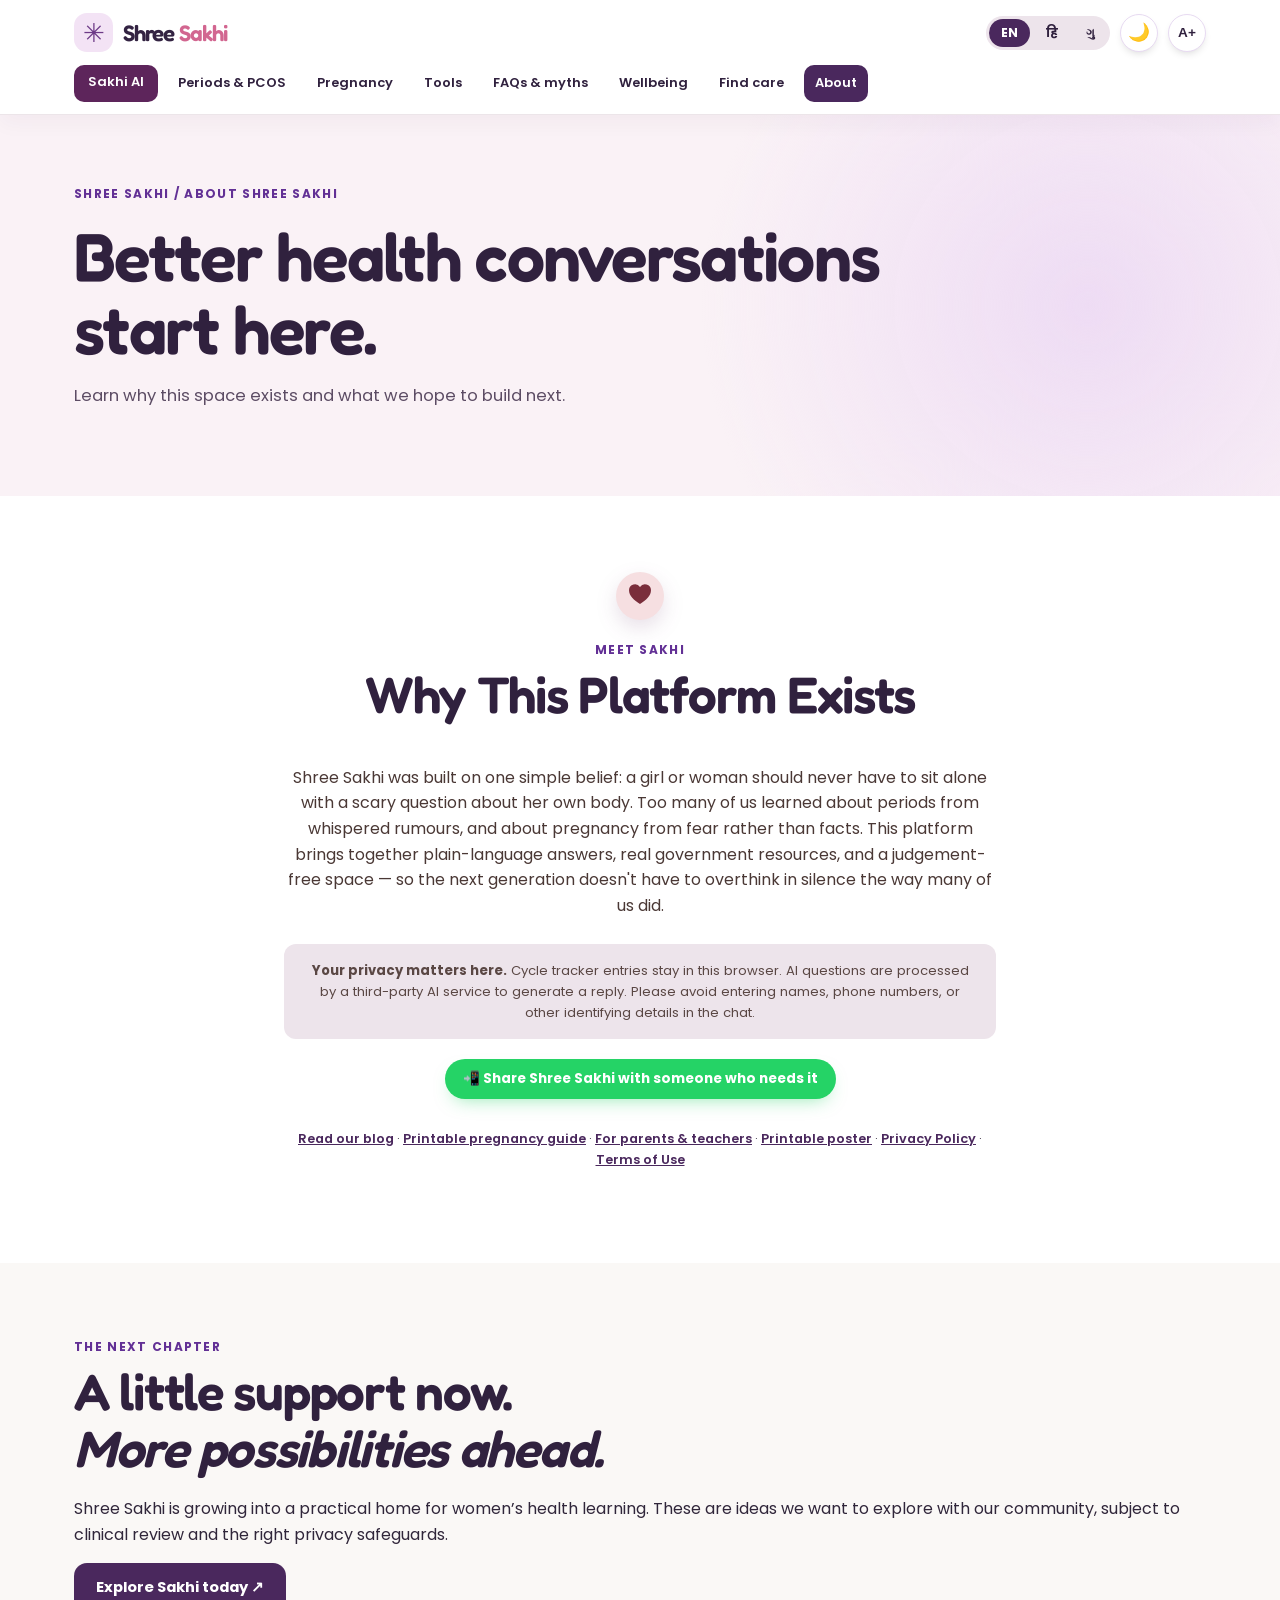
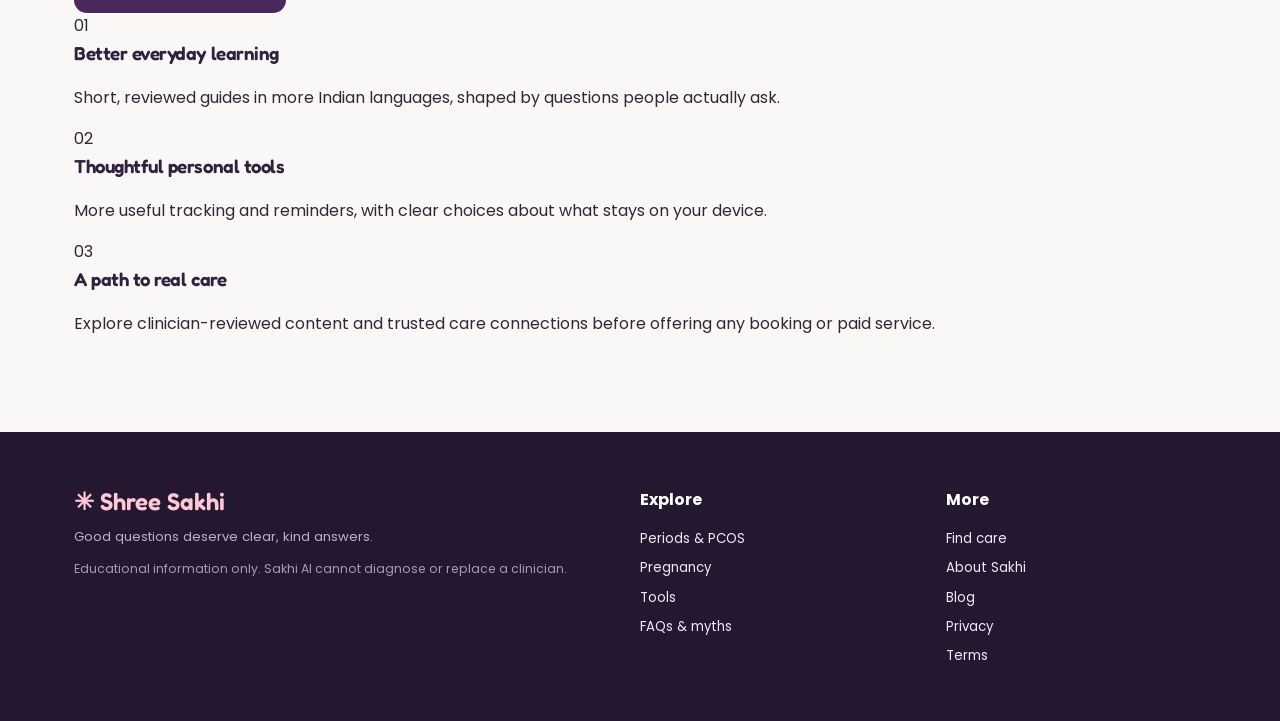
==== about.html @ 39084e93 "Make Sakhi AI homepage and split topics into pages" ====
<!DOCTYPE html>
<html lang="en">
<head>
<meta charset="UTF-8">
<meta name="viewport" content="width=device-width, initial-scale=1.0">
<title>About Shree Sakhi — Shree Sakhi</title>
<meta name="description" content="Learn why this space exists and what we hope to build next.">
<meta name="keywords" content="periods help India, PCOD symptoms, PCOS treatment, pregnancy care India, late period pregnancy, menstrual health, women health helpline India, period tracker, Shree Sakhi">
<meta name="author" content="Shree Sakhi">
<link rel="canonical" href="https://shreesakhiiiii.vercel.app/about.html">

<!-- Open Graph (Facebook, WhatsApp, Instagram link previews) -->
<meta property="og:type" content="website">
<meta property="og:title" content="About Shree Sakhi — Shree Sakhi">
<meta property="og:description" content="Judgement-free answers on periods, PCOD, and pregnancy for girls and women in India. FAQs, trackers, an AI voice assistant, and verified helplines.">
<meta property="og:url" content="https://shreesakhiiiii.vercel.app/about.html">
<meta property="og:site_name" content="Shree Sakhi">
<meta property="og:locale" content="en_IN">

<!-- Twitter Card -->
<meta name="twitter:card" content="summary">
<meta name="twitter:title" content="About Shree Sakhi — Shree Sakhi">
<meta name="twitter:description" content="Judgement-free answers on periods, PCOD, and pregnancy for girls and women in India.">

<link rel="icon" type="image/svg+xml" href="data:image/svg+xml,%3Csvg xmlns='http://www.w3.org/2000/svg' viewBox='0 0 40 40'%3E%3Ccircle cx='20' cy='20' r='19' fill='%23FBF2E7' stroke='%23C9973F' stroke-width='1.5'/%3E%3Cpath d='M20 8c3 5 8 7 8 12a8 8 0 1 1-16 0c0-5 5-7 8-12z' fill='%237A2E3B'/%3E%3Ccircle cx='20' cy='21' r='2.4' fill='%23F5E7C6'/%3E%3C/svg%3E">
<link rel="manifest" href="manifest.json">
<meta name="theme-color" content="#7A2E3B">
<meta name="apple-mobile-web-app-capable" content="yes">
<meta name="apple-mobile-web-app-status-bar-style" content="black-translucent">
<meta name="apple-mobile-web-app-title" content="Shree Sakhi">
<link rel="preconnect" href="https://fonts.googleapis.com">
<link href="https://fonts.googleapis.com/css2?family=Fraunces:ital,opsz,wght@0,9..144,400;0,9..144,600;1,9..144,500&family=Poppins:wght@300;400;500;600;700&family=Fredoka:wght@500;600;700&display=swap" rel="stylesheet">

<!--
  PRIVACY-FRIENDLY ANALYTICS (Plausible — no cookies, no personal data collected, GDPR-safe)
  1. Sign up free at https://plausible.io (or self-host — see plausible.io/docs/self-hosting)
  2. Add your real domain there
  3. Your domain (shreesakhiiiii.vercel.app) is already filled in below —
  4. Uncomment the script tag
  Until then, this stays commented out and collects nothing.
-->
<!-- <script defer data-domain="shreesakhiiiii.vercel.app" src="https://plausible.io/js/script.js"></script> -->

<style>
  :root{
    --maroon:#7A2E3B;
    --maroon-deep:#511D26;
    --gold:#C9973F;
    --gold-light:#E8C77E;
    --cream:#FBF2E7;
    --cream-deep:#F3E4D0;
    --sage:#6E8B5E;
    --sage-light:#DCE6D3;
    --rose:#D98B96;
    --rose-light:#F6DFE1;
    --ink:#2B1B1A;
    --paper:#FFFDF9;
    --on-dark-band:#FBF2E7; /* constant light text color for maroon/dark bands — never changes with theme */
  }
  *{box-sizing:border-box;}

  /* ---------- ACCESSIBILITY ---------- */
  a:focus-visible, button:focus-visible, input:focus-visible, select:focus-visible, textarea:focus-visible{
    outline:3px solid var(--gold) !important;
    outline-offset:2px;
  }
  [data-theme="dark"] a:focus-visible, [data-theme="dark"] button:focus-visible,
  [data-theme="dark"] input:focus-visible, [data-theme="dark"] select:focus-visible{
    outline-color:#F5D9A8 !important;
  }
  .sr-only{
    position:absolute;width:1px;height:1px;padding:0;margin:-1px;overflow:hidden;
    clip:rect(0,0,0,0);white-space:nowrap;border:0;
  }
  html.text-large{font-size:112.5%;} /* scales every rem-based size up ~12% site-wide */
  .a11y-toggle{
    width:38px;height:38px;border-radius:50%;border:1.5px solid var(--cream-deep);background:var(--paper);
    cursor:pointer;font-size:.85rem;font-weight:800;display:flex;align-items:center;justify-content:center;
    box-shadow:0 4px 10px -4px rgba(0,0,0,0.2);color:var(--maroon-deep);
  }
  [data-theme="dark"] .a11y-toggle{background:#241922;border-color:#3a2830;color:#EDE3DD;}
  .faq-listen-btn{
    display:inline-flex;align-items:center;gap:6px;margin-top:12px;background:var(--sage-light);
    color:#2f4023;border:none;padding:7px 14px;border-radius:18px;font-size:.78rem;font-weight:700;
    cursor:pointer;font-family:'Poppins',sans-serif;
  }
  .faq-listen-btn:hover{background:#c9dab8;}
  [data-theme="dark"] .faq-listen-btn{background:#20301f;color:#cfe8c9;}

  .tip-of-day-wrap{max-width:1080px;margin:0 auto;padding:0 24px 50px;position:relative;z-index:1;}
  .tip-of-day{
    max-width:640px;margin:0 auto;background:linear-gradient(135deg,var(--gz-sun),#f2a93b);
    border-radius:20px;padding:20px 26px;text-align:center;box-shadow:0 16px 32px -16px rgba(255,200,87,0.5);
  }
  .tip-badge{font-family:'Fredoka',sans-serif;font-weight:700;font-size:.78rem;color:#4a2f00;display:block;margin-bottom:6px;}
  .tip-of-day p{margin:0;color:#3d2600;font-weight:500;font-size:.95rem;}

  .faq-feedback{display:flex;align-items:center;gap:8px;margin-top:12px;flex-wrap:wrap;}
  .faq-feedback-label{font-size:.78rem;color:#7a6a67;}
  .faq-fb-btn{
    background:var(--cream-deep);border:none;border-radius:50%;width:32px;height:32px;
    cursor:pointer;font-size:.95rem;transition:transform .15s;
  }
  .faq-fb-btn:hover{transform:scale(1.15);}
  .faq-fb-btn:disabled{opacity:.4;cursor:default;transform:none;}
  .faq-fb-thanks{font-size:.78rem;color:#3d5230;font-weight:600;}
  [data-theme="dark"] .faq-fb-btn{background:#3a2830;}
  [data-theme="dark"] .faq-feedback-label{color:#a89a95;}
  html{scroll-behavior:smooth;}
  @media(max-width:768px){
    /* iOS Safari zooms the whole page in if a focused input's font is under 16px — this keeps every field at a safe size on phones/tablets without changing how they look on desktop */
    input, select, textarea{font-size:16px !important;}
  }
  body{
    margin:0;
    background:var(--cream);
    color:var(--ink);
    font-family:'Poppins',sans-serif;
    line-height:1.6;
  }
  h1,h2,h3,h4{
    font-family:'Fraunces',serif;
    margin:0 0 .4em 0;
    font-weight:600;
    color:var(--maroon-deep);
  }
  a{color:inherit;}
  .eyebrow{
    font-size:.72rem;
    letter-spacing:.16em;
    text-transform:uppercase;
    color:var(--maroon);
    font-weight:600;
    margin-bottom:.6em;
    display:inline-block;
  }
  .container{max-width:1080px;margin:0 auto;padding:0 24px;}
  /* ---------- NAV ---------- */
  nav{
    position:sticky;top:0;z-index:50;
    background:rgba(251,242,231,0.92);
    backdrop-filter:blur(8px);
    border-bottom:1px solid var(--cream-deep);
  }
  .navwrap{
    max-width:1080px;margin:0 auto;padding:14px 24px 10px;
    display:flex;align-items:center;justify-content:space-between;
    flex-wrap:wrap;gap:10px;
  }
  .nav-controls{display:flex;align-items:center;gap:10px;flex-shrink:0;}

  .hamburger{
    display:none;width:38px;height:38px;border-radius:10px;border:1.5px solid var(--cream-deep);
    background:var(--paper);cursor:pointer;flex-direction:column;align-items:center;justify-content:center;
    gap:4px;
  }
  .hamburger span{width:18px;height:2px;background:var(--maroon-deep);border-radius:2px;transition:transform .25s, opacity .25s;}
  .hamburger.open span:nth-child(1){transform:translateY(6px) rotate(45deg);}
  .hamburger.open span:nth-child(2){opacity:0;}
  .hamburger.open span:nth-child(3){transform:translateY(-6px) rotate(-45deg);}
  [data-theme="dark"] .hamburger{background:#241922;border-color:#3a2830;}
  [data-theme="dark"] .hamburger span{background:#F2E3D5;}

  @media(max-width:820px){
    .hamburger{display:flex;}
    .navlinks-row{
      max-height:0;overflow:hidden;padding:0 24px;transition:max-height .3s ease, padding .3s ease;
    }
    .navlinks-row.open{max-height:600px;padding:0 24px 16px;}
    .navlinks{flex-direction:column;align-items:center;gap:4px;width:100%;}
    .navlinks a{width:100%;text-align:center;padding:10px 0;border-bottom:1px solid var(--cream-deep);}
    .navlinks a:last-child{border-bottom:none;}
    [data-theme="dark"] .navlinks a{border-bottom-color:#3a2830;}
  }
  .navlinks-row{
    max-width:1080px;margin:0 auto;padding:0 24px 14px;
  }
  .navlinks{display:flex;gap:8px 20px;flex-wrap:wrap;justify-content:center;}
  .brand{display:flex;align-items:center;gap:10px;flex-shrink:0;}
  .brand .mark{width:34px;height:34px;flex-shrink:0;}
  .brand-text{font-family:'Fraunces',serif;font-weight:600;font-size:1.25rem;color:var(--maroon-deep);}
  .brand-text span{color:var(--gold);}
  .navlinks a{
    font-size:.85rem;font-weight:500;text-decoration:none;color:var(--maroon-deep);
    padding:6px 2px;border-bottom:2px solid transparent;transition:border-color .2s;
  }
  .navlinks a:hover{border-color:var(--gold);}
  /* ---------- HERO ---------- */
  .hero{
    position:relative;
    padding:78px 24px 60px;
    overflow:hidden;
    background:
      radial-gradient(circle at 88% 12%, var(--rose-light) 0%, transparent 42%),
      radial-gradient(circle at 8% 90%, var(--sage-light) 0%, transparent 40%);
  }
  .hero-inner{max-width:1080px;margin:0 auto;display:grid;grid-template-columns:1.15fr .85fr;gap:48px;align-items:center;}
  @media(max-width:820px){.hero-inner{grid-template-columns:1fr;}}
  .letter{
    background:var(--paper);
    border-radius:4px;
    padding:38px 40px;
    box-shadow:0 18px 40px -18px rgba(81,29,38,0.35);
    border-left:5px solid var(--gold);
  }
  .letter h1{font-size:2.35rem;line-height:1.18;}
  .letter p{font-size:1.02rem;color:#4a3835;}
  .letter .sign{
    margin-top:22px;font-family:'Fraunces',serif;font-style:italic;color:var(--maroon);font-size:1.05rem;
  }
  .heroart{display:flex;justify-content:center;}
  .cta-row{display:flex;gap:14px;margin-top:26px;flex-wrap:wrap;}
  .btn{
    display:inline-block;padding:13px 26px;border-radius:30px;font-weight:600;font-size:.92rem;
    text-decoration:none;cursor:pointer;border:none;transition:transform .15s, box-shadow .15s;
  }
  .btn-primary{background:var(--maroon);color:var(--on-dark-band);}
  .btn-primary:hover{transform:translateY(-2px);box-shadow:0 10px 20px -8px rgba(122,46,59,0.55);}
  .btn-ghost{background:transparent;border:1.5px solid var(--maroon);color:var(--maroon-deep);}
  .btn-ghost:hover{background:var(--maroon);color:var(--on-dark-band);}
  /* divider motif */
  .divider{display:flex;align-items:center;justify-content:center;gap:10px;margin:0 auto 10px;width:fit-content;}
  .divider svg{display:block;}
  /* ---------- SECTION shell ---------- */
  section{padding:70px 24px;}
  .section-head{text-align:center;max-width:640px;margin:0 auto 44px;}
  .section-head p{color:#5a4744;font-size:1rem;}
  .band-cream{background:var(--cream);}
  .band-paper{background:var(--paper);}
  .band-maroon{background:linear-gradient(180deg,var(--maroon-deep),var(--maroon));color:var(--on-dark-band);}
  .band-maroon h2, .band-maroon h3{color:var(--on-dark-band);}
  .band-sage{background:linear-gradient(180deg,#f6f8f2,var(--sage-light));}
  /* ---------- FAQ ---------- */
  .tabbar{display:flex;justify-content:center;gap:10px;margin-bottom:36px;flex-wrap:wrap;}
  .tabbtn{
    padding:10px 22px;border-radius:24px;border:1.5px solid var(--maroon);
    background:transparent;color:var(--maroon-deep);font-weight:600;font-size:.88rem;
    cursor:pointer;font-family:'Poppins',sans-serif;transition:all .2s;
  }
  .tabbtn.active{background:var(--maroon);color:var(--on-dark-band);}
  .faqgroup{display:none;max-width:780px;margin:0 auto;}
  .faqgroup.active{display:block;}
  .faq-cat{
    font-size:.78rem;letter-spacing:.1em;text-transform:uppercase;color:var(--gold);
    font-weight:700;margin:30px 0 12px;
  }
  .faq-cat:first-child{margin-top:0;}
  .accordion-item{
    background:var(--paper);border:1px solid var(--cream-deep);border-radius:12px;
    margin-bottom:10px;overflow:hidden;
  }
  .accordion-q{
    width:100%;text-align:left;background:none;border:none;padding:18px 22px;
    font-family:'Poppins',sans-serif;font-weight:600;font-size:.96rem;color:var(--ink);
    display:flex;justify-content:space-between;align-items:center;gap:14px;cursor:pointer;
  }
  .accordion-q .plus{font-size:1.3rem;color:var(--maroon);transition:transform .25s;flex-shrink:0;}
  .accordion-item.open .plus{transform:rotate(45deg);}
  .accordion-a{
    max-height:0;overflow:hidden;transition:max-height .3s ease;
    padding:0 22px;font-size:.93rem;color:#4a3835;
  }
  .accordion-item.open .accordion-a{max-height:600px;padding:0 22px 20px;}
  /* ---------- CARD GRID ---------- */
  .grid3{display:grid;grid-template-columns:repeat(3,1fr);gap:20px;}
  @media(max-width:1024px){.grid3{grid-template-columns:repeat(2,1fr);}}
  .grid2{display:grid;grid-template-columns:repeat(2,1fr);gap:20px;}
  @media(max-width:760px){.grid3{grid-template-columns:1fr;}.grid2{grid-template-columns:1fr;}}
  .card{
    background:var(--paper);border-radius:14px;padding:26px;border:1px solid var(--cream-deep);
  }
  .card h4{font-size:1.05rem;margin-bottom:.5em;}
  .card ul{margin:0;padding-left:1.1em;font-size:.92rem;color:#4a3835;}
  .card ul li{margin-bottom:6px;}
  .icon-badge{
    width:44px;height:44px;border-radius:50%;display:flex;align-items:center;justify-content:center;
    background:var(--rose-light);font-size:1.3rem;margin-bottom:14px;
  }
  .card.sage .icon-badge{background:var(--sage-light);}
  .card.gold .icon-badge{background:#F5E7C6;}
  /* two-column avoid/do lists */
  .dolist{border-left:4px solid var(--sage);}
  .avoidlist{border-left:4px solid var(--rose);}
  .tag{
    display:inline-block;background:var(--sage-light);color:#3d5230;font-size:.72rem;
    padding:3px 10px;border-radius:20px;font-weight:600;margin-bottom:10px;
  }
  .tag.avoid{background:var(--rose-light);color:#7a3038;}
  /* mood grid small cards */
  .moodcard{
    background:var(--paper);border-radius:14px;padding:20px;border:1px solid var(--cream-deep);
    text-align:center;
  }
  .moodcard .emoji{font-size:1.8rem;margin-bottom:8px;}
  .moodcard h4{font-size:.95rem;margin-bottom:6px;}
  .moodcard p{font-size:.82rem;color:#5a4744;margin:0;}
  /* find doctor */
  .finder-box{
    background:var(--paper);border-radius:18px;padding:34px;max-width:640px;margin:0 auto;
    box-shadow:0 20px 40px -22px rgba(81,29,38,0.3);
  }
  .finder-row{display:flex;gap:10px;flex-wrap:wrap;}
  .finder-row input{
    flex:1;min-width:200px;padding:13px 16px;border-radius:10px;border:1.5px solid var(--cream-deep);
    font-family:'Poppins',sans-serif;font-size:.95rem;
  }
  .finder-row input:focus{outline:none;border-color:var(--gold);}
  .quickpicks{display:flex;gap:8px;flex-wrap:wrap;margin-top:14px;}
  .chip{
    padding:6px 14px;border-radius:20px;background:var(--sage-light);color:#3d5230;
    font-size:.8rem;font-weight:600;border:none;cursor:pointer;
  }
  .helpline-strip{
    display:grid;grid-template-columns:repeat(5,1fr);gap:14px;max-width:1000px;margin:40px auto 0;
  }
  @media(max-width:820px){.helpline-strip{grid-template-columns:repeat(2,1fr);}}
  .helpline-card{
    background:rgba(255,255,255,0.08);border:1px solid rgba(255,255,255,0.18);border-radius:14px;
    padding:18px;text-align:center;
  }
  .helpline-card .num{font-family:'Fraunces',serif;font-size:1.7rem;font-weight:600;color:var(--gold-light);}
  .helpline-card .lbl{font-size:.78rem;opacity:.85;margin-top:4px;}
  /* footer */
  footer{background:var(--maroon-deep);color:var(--on-dark-band);padding:40px 24px 30px;text-align:center;}
  footer p{font-size:.82rem;opacity:.8;max-width:640px;margin:8px auto;}
  .disclaimer{
    background:var(--cream-deep);border-radius:12px;padding:16px 20px;font-size:.82rem;
    color:#5a4744;max-width:780px;margin:30px auto 0;text-align:center;
  }
  @media(max-width:600px){
    .letter{padding:26px 22px;}
    .letter h1{font-size:1.7rem;}
    section{padding:50px 18px;}
    .helpline-strip{grid-template-columns:repeat(2,1fr) !important;gap:10px;}
    .helpline-card .num{font-size:1.4rem;}
    .voicewidget.premium{padding:18px;}
    .mic-wrap{width:100px;height:100px;}
    .micbtn{width:88px;height:88px;font-size:1.8rem;}
    .vw-thread{max-height:260px;}
    .vw-bubble{max-width:90%;font-size:.86rem;}
    .kickbig{width:120px;height:120px;font-size:1rem;}
    .finder-row{flex-direction:column;align-items:stretch;}
    .finder-row input{min-width:0;}
    .voice-typed{flex-direction:column;}
    .voice-typed button{width:100%;}
    .cta-row{flex-direction:column;align-items:stretch;}
    .cta-row .btn{width:100%;text-align:center;}
    .quickpicks{justify-content:center;}
  }
  @media(max-width:400px){
    .helpline-strip{grid-template-columns:1fr !important;}
    .grid3, .grid2{gap:14px;}
    .navwrap{padding:12px 16px 8px;}
    .navlinks-row{padding:0 16px 12px;}
  }
  /* Larger desktop/PC screens: keep line lengths readable, don't stretch content edge to edge */
  @media(min-width:1400px){
    .container{max-width:1180px;}
    .hero-inner, .navwrap, .navlinks-row{max-width:1180px;}
  }

  /* ---------- LANGUAGE SWITCH ---------- */
  .langswitch{display:flex;gap:4px;background:var(--cream-deep);border-radius:20px;padding:3px;}
  .langswitch button{
    border:none;background:transparent;padding:5px 12px;border-radius:16px;font-size:.76rem;
    font-weight:700;cursor:pointer;color:var(--maroon-deep);font-family:'Poppins',sans-serif;
  }
  .langswitch button.active{background:var(--maroon);color:var(--on-dark-band);}

  /* ---------- TOOLS ---------- */
  .toolbar{display:flex;justify-content:center;gap:8px;margin-bottom:32px;flex-wrap:wrap;}
  .toolbtn{
    padding:9px 16px;border-radius:20px;border:1.5px solid var(--sage);background:transparent;
    color:#3d5230;font-weight:600;font-size:.8rem;cursor:pointer;font-family:'Poppins',sans-serif;
  }
  .toolbtn.active{background:var(--sage);color:#fff;}
  .toolpanel{display:none;max-width:680px;margin:0 auto;}
  .toolpanel.active{display:block;}
  .tool-card{background:var(--paper);border:1px solid var(--cream-deep);border-radius:16px;padding:28px;}
  .tool-card label{display:block;font-size:.82rem;font-weight:600;color:var(--maroon-deep);margin:14px 0 6px;}
  .tool-card input, .tool-card select{
    width:100%;padding:11px 14px;border-radius:8px;border:1.5px solid var(--cream-deep);
    font-family:'Poppins',sans-serif;font-size:.92rem;
  }
  .tool-card input:focus, .tool-card select:focus{outline:none;border-color:var(--gold);}
  .tool-result{
    margin-top:18px;padding:16px 18px;background:var(--sage-light);border-radius:12px;
    font-size:.9rem;color:#2f4023;display:none;
  }
  .tool-result.show{display:block;}
  .tool-result strong{color:var(--maroon-deep);font-family:'Fraunces',serif;font-size:1.1rem;}
  .mini-note{font-size:.78rem;color:#7a6a67;margin-top:10px;}

  .ai-insight-box{
    margin-top:24px;padding-top:20px;border-top:1px dashed var(--cream-deep);
  }
  .ai-insight-box h4{font-size:.95rem;margin-bottom:4px;}
  .stat-row{display:grid;grid-template-columns:repeat(3,1fr);gap:10px;margin-top:12px;}
  .stat-row label{font-size:.72rem;margin:0 0 4px;}
  .stat-row input{padding:9px 10px;font-size:.85rem;}
  @media(max-width:520px){.stat-row{grid-template-columns:1fr;}}
  .ai-insight-result{
    display:none;margin-top:16px;padding:16px 18px;border-radius:14px;font-size:.9rem;line-height:1.55;
    background:linear-gradient(135deg,var(--rose-light),var(--sage-light));color:var(--ink);
  }
  .ai-insight-result.show{display:block;}
  .ai-insight-result .ai-loading{display:inline-flex;gap:4px;}
  .ai-insight-result .ai-loading span{
    width:6px;height:6px;border-radius:50%;background:var(--maroon);opacity:.5;animation:typingDot 1.2s ease-in-out infinite;
  }
  .ai-insight-result .ai-loading span:nth-child(2){animation-delay:.2s;}
  .ai-insight-result .ai-loading span:nth-child(3){animation-delay:.4s;}
  [data-theme="dark"] .ai-insight-box{border-top-color:#3a2830;}
  [data-theme="dark"] .ai-insight-result{background:linear-gradient(135deg,#3a2430,#1c2a20);color:#EDE3DD;}
  .checklist label{
    display:flex;align-items:flex-start;gap:10px;font-size:.88rem;font-weight:400;color:var(--ink);
    margin-bottom:10px;cursor:pointer;
  }
  .checklist input[type="checkbox"]{width:auto;margin-top:3px;}
  .kickbtn-wrap{text-align:center;padding:20px 0;}
  .kickbig{
    width:140px;height:140px;border-radius:50%;background:var(--rose);color:#fff;border:none;
    font-family:'Fraunces',serif;font-size:1.1rem;font-weight:600;cursor:pointer;box-shadow:0 12px 24px -10px rgba(217,139,150,.6);
  }
  .kickbig:active{transform:scale(.96);}
  .kickstats{display:flex;justify-content:center;gap:26px;margin-top:18px;}
  .kickstats div{text-align:center;}
  .kickstats .kn{font-family:'Fraunces',serif;font-size:1.6rem;color:var(--maroon-deep);}
  .kickstats .kl{font-size:.74rem;color:#7a6a67;}

  /* ---------- FLIP CARDS (myths) ---------- */
  .flipgrid{display:grid;grid-template-columns:repeat(2,1fr);gap:18px;}
  @media(max-width:700px){.flipgrid{grid-template-columns:1fr;}}
  .flipcard{perspective:1200px;height:180px;cursor:pointer;}
  .flipinner{position:relative;width:100%;height:100%;transition:transform .5s;transform-style:preserve-3d;}
  .flipcard.flipped .flipinner{transform:rotateY(180deg);}
  .flipface{
    position:absolute;inset:0;backface-visibility:hidden;border-radius:14px;padding:22px;
    display:flex;flex-direction:column;justify-content:center;
  }
  .flipfront{background:var(--rose-light);border:1px solid var(--rose);}
  .flipback{background:var(--sage-light);border:1px solid var(--sage);transform:rotateY(180deg);}
  .flipface .tag2{font-size:.7rem;font-weight:700;letter-spacing:.08em;text-transform:uppercase;margin-bottom:8px;}
  .flipfront .tag2{color:#7a3038;}
  .flipback .tag2{color:#3d5230;}
  .flipface p{margin:0;font-size:.92rem;font-weight:500;color:var(--ink);}

  /* ---------- STORIES ---------- */
  .storycard{
    background:var(--paper);border-radius:16px;padding:26px;border:1px solid var(--cream-deep);
    border-top:4px solid var(--gold);
  }
  .storycard .who{font-size:.78rem;font-weight:700;color:var(--maroon);text-transform:uppercase;letter-spacing:.06em;margin-bottom:10px;}
  .storycard p{font-size:.92rem;color:#4a3835;font-style:italic;}

  /* ---------- ASK SAKHI ---------- */
  .askform textarea, .askform input, .askform select{
    width:100%;padding:12px 14px;border-radius:10px;border:1.5px solid var(--cream-deep);
    font-family:'Poppins',sans-serif;font-size:.92rem;margin-bottom:14px;
  }
  .askform textarea{min-height:110px;resize:vertical;}
  .askform label{display:block;font-size:.8rem;font-weight:600;color:var(--maroon-deep);margin-bottom:6px;}

  /* ---------- FLOATING TALK BUTTON ---------- */
  .whatsapp-share{
    display:inline-flex;align-items:center;gap:8px;background:#25D366;color:#fff;
    padding:9px 18px;border-radius:24px;text-decoration:none;font-weight:700;font-size:.85rem;
    box-shadow:0 8px 18px -8px rgba(37,211,102,0.5);transition:transform .2s;
  }
  .whatsapp-share:hover{transform:translateY(-2px);}
  .share-row{display:flex;justify-content:center;margin-top:20px;}

  .floatbtn{
    position:fixed;bottom:22px;right:22px;z-index:60;
    background:var(--maroon);color:var(--on-dark-band);border:none;border-radius:30px;
    padding:14px 20px;font-weight:700;font-size:.86rem;box-shadow:0 14px 30px -12px rgba(81,29,38,0.6);
    cursor:pointer;display:flex;align-items:center;gap:8px;
  }
  .floatmenu{
    position:fixed;bottom:78px;right:22px;z-index:60;background:var(--paper);border-radius:14px;
    box-shadow:0 20px 40px -18px rgba(0,0,0,0.3);padding:14px;display:none;min-width:220px;
  }
  .floatmenu.show{display:block;}
  .floatmenu a{
    display:block;padding:10px 12px;border-radius:8px;font-size:.86rem;font-weight:600;
    text-decoration:none;color:var(--maroon-deep);margin-bottom:4px;
  }
  .floatmenu a:hover{background:var(--cream);}

  .verify-badge{
    display:inline-flex;align-items:center;gap:6px;background:var(--sage-light);color:#3d5230;
    font-size:.76rem;font-weight:700;padding:4px 12px;border-radius:20px;margin-top:10px;
  }

  /* ---------- SECTION LOOP ANIMATIONS ---------- */
  .section-anim{display:flex;justify-content:center;margin-bottom:6px;}
  .section-anim svg{display:block;}

  @keyframes bottlePulse{
    0%,100%{transform:scale(1);}
    50%{transform:scale(1.06);}
  }
  @keyframes steamRise1{
    0%{transform:translateY(0) scaleX(1);opacity:0;}
    15%{opacity:.9;}
    100%{transform:translateY(-22px) scaleX(1.4);opacity:0;}
  }
  @keyframes steamRise2{
    0%{transform:translateY(0) scaleX(1);opacity:0;}
    15%{opacity:.7;}
    100%{transform:translateY(-22px) scaleX(1.4);opacity:0;}
  }
  .bottle-body{animation:bottlePulse 1.4s ease-in-out infinite;transform-origin:center bottom;}
  .steam-a{animation:steamRise1 1.6s ease-in-out infinite;}
  .steam-b{animation:steamRise2 1.6s ease-in-out infinite;animation-delay:.5s;}
  .steam-c{animation:steamRise1 1.6s ease-in-out infinite;animation-delay:.9s;}

  @keyframes heartBeat{
    0%,100%{transform:scale(1);}
    15%{transform:scale(1.18);}
    30%{transform:scale(0.96);}
    45%{transform:scale(1.12);}
    60%{transform:scale(1);}
  }
  @keyframes babyBounce{
    0%,100%{transform:translateY(0) rotate(0deg);}
    50%{transform:translateY(-6px) rotate(-4deg);}
  }
  .heart-shape{animation:heartBeat 1.5s ease-in-out infinite;transform-origin:center;}
  .baby-shape{animation:babyBounce 1.8s ease-in-out infinite;transform-origin:center bottom;}

  /* ================= GEN-Z LAYER ================= */
  :root{
    --gz-pink:#FF6FA0;
    --gz-purple:#8C6CF6;
    --gz-mint:#3FD8B8;
    --gz-sun:#FFC857;
  }
  .gz-gradient-text{
    background:linear-gradient(90deg,var(--gz-pink),var(--gz-purple));
    -webkit-background-clip:text;background-clip:text;color:transparent;
  }
  .sticker-pill{
    display:inline-flex;align-items:center;gap:6px;padding:6px 16px;border-radius:24px;
    font-family:'Fredoka',sans-serif;font-weight:600;font-size:.8rem;color:#fff;
    background:linear-gradient(135deg,var(--gz-pink),var(--gz-purple));
    box-shadow:0 8px 18px -8px rgba(140,108,246,.55);
  }
  .sticker-pill.mint{background:linear-gradient(135deg,var(--gz-mint),#2bb89f);box-shadow:0 8px 18px -8px rgba(63,216,184,.5);}
  .sticker-pill.sun{background:linear-gradient(135deg,var(--gz-sun),#f2a93b);box-shadow:0 8px 18px -8px rgba(255,200,87,.5);color:#4a2f00;}
  .glass-card{
    background:rgba(255,255,255,0.6);backdrop-filter:blur(10px);-webkit-backdrop-filter:blur(10px);
    border:1px solid rgba(255,255,255,0.7);border-radius:20px;
  }
  .gz-blob{position:absolute;border-radius:50%;filter:blur(2px);opacity:.55;animation:blobFloat 7s ease-in-out infinite;}
  @keyframes blobFloat{0%,100%{transform:translateY(0) translateX(0);}50%{transform:translateY(-14px) translateX(8px);}}

  /* new pain-relief loop icons */
  @keyframes iceHeatSwap{
    0%,40%{opacity:1;}45%,90%{opacity:0;}95%,100%{opacity:1;}
  }
  @keyframes iceHeatSwap2{
    0%,40%{opacity:0;}45%,90%{opacity:1;}95%,100%{opacity:0;}
  }
  .ice-layer{animation:iceHeatSwap 3s ease-in-out infinite;}
  .heat-layer{animation:iceHeatSwap2 3s ease-in-out infinite;}

  @keyframes stretchSway{
    0%,100%{transform:rotate(0deg);}
    25%{transform:rotate(-8deg);}
    75%{transform:rotate(8deg);}
  }
  .stretch-fig{animation:stretchSway 3.5s ease-in-out infinite;transform-origin:bottom center;}

  @keyframes cupSteamSlow{
    0%{transform:translateY(0) scaleX(1);opacity:0;}
    20%{opacity:.85;}
    100%{transform:translateY(-20px) scaleX(1.5);opacity:0;}
  }
  .cup-steam-a{animation:cupSteamSlow 3s ease-in-out infinite;}
  .cup-steam-b{animation:cupSteamSlow 3s ease-in-out infinite;animation-delay:1s;}
  .cup-steam-c{animation:cupSteamSlow 3s ease-in-out infinite;animation-delay:2s;}

  @keyframes pillowGlow{
    0%,100%{opacity:.25;transform:scale(1);}
    50%{opacity:.6;transform:scale(1.15);}
  }
  @keyframes pillowBob{
    0%,100%{transform:translateY(0);}
    50%{transform:translateY(-4px);}
  }
  .pillow-glow{animation:pillowGlow 4s ease-in-out infinite;transform-origin:center;}
  .pillow-shape{animation:pillowBob 4s ease-in-out infinite;}

  @keyframes legLift{
    0%,100%{transform:translateY(0);}
    50%{transform:translateY(-7px);}
  }
  .leg-shape{animation:legLift 3s ease-in-out infinite;}

  @keyframes flameFlicker{
    0%,100%{transform:scaleY(1) rotate(0deg);}
    30%{transform:scaleY(1.15) rotate(-3deg);}
    60%{transform:scaleY(0.9) rotate(3deg);}
  }
  .flame-shape{animation:flameFlicker 3s ease-in-out infinite;transform-origin:bottom center;}

  @keyframes stickerFloat{
    0%,100%{transform:translateY(0) rotate(-3deg);}
    50%{transform:translateY(-8px) rotate(3deg);}
  }
  .sticker-float{animation:stickerFloat 3.4s ease-in-out infinite;display:inline-block;}
  @keyframes stickerWiggle{
    0%,100%{transform:rotate(-6deg) scale(1);}
    50%{transform:rotate(6deg) scale(1.08);}
  }
  .sticker-wiggle{animation:stickerWiggle 2.6s ease-in-out infinite;display:inline-block;}

  /* ================= 3D DEPTH LAYER ================= */
  .icon-badge{
    position:relative;overflow:hidden;
    box-shadow:0 10px 18px -8px rgba(122,46,59,0.35), inset 0 2px 3px rgba(255,255,255,0.6), inset 0 -6px 10px rgba(0,0,0,0.06);
    background:radial-gradient(circle at 32% 28%, #ffffff 0%, var(--rose-light) 42%, var(--rose) 100%);
  }
  .card.sage .icon-badge{background:radial-gradient(circle at 32% 28%, #ffffff 0%, var(--sage-light) 42%, var(--sage) 100%);}
  .card.gold .icon-badge{background:radial-gradient(circle at 32% 28%, #ffffff 0%, #F5E7C6 42%, var(--gold) 100%);}

  .card, .moodcard, .storycard, .helpline-card{
    transition:transform .3s ease, box-shadow .3s ease;
    transform-style:preserve-3d;
  }
  .card:hover, .moodcard:hover, .storycard:hover{
    transform:perspective(700px) rotateX(3deg) translateY(-6px) scale(1.015);
    box-shadow:0 24px 40px -20px rgba(81,29,38,0.35);
  }
  .btn{transition:transform .2s ease, box-shadow .2s ease;}
  .btn:active{transform:translateY(1px) scale(.97);}

  @keyframes bounceIcon{
    0%,100%{transform:translateY(0);}
    50%{transform:translateY(-8px);}
  }
  @keyframes rotateIcon{
    0%{transform:rotate(0deg);}
    100%{transform:rotate(360deg);}
  }
  @keyframes floatIcon{
    0%,100%{transform:translateY(0) rotate(-3deg);}
    50%{transform:translateY(-9px) rotate(3deg);}
  }
  @keyframes twinkleIcon{
    0%,100%{opacity:.3;transform:scale(0.8);}
    50%{opacity:1;transform:scale(1.15);}
  }
  @keyframes flipIcon{
    0%,100%{transform:rotateY(0deg);}
    50%{transform:rotateY(180deg);}
  }
  @keyframes pulseIcon{
    0%,100%{transform:scale(1);opacity:1;}
    50%{transform:scale(1.25);opacity:.6;}
  }
  @keyframes waveIcon{
    0%,100%{transform:scaleY(1);}
    50%{transform:scaleY(1.6);}
  }
  .anim-bounce{animation:bounceIcon 2.2s ease-in-out infinite;}
  .anim-rotate{animation:rotateIcon 3.5s linear infinite;transform-origin:center;}
  .anim-float{animation:floatIcon 3.2s ease-in-out infinite;}
  .anim-twinkle{animation:twinkleIcon 1.8s ease-in-out infinite;}
  .anim-flip{animation:flipIcon 3s ease-in-out infinite;transform-origin:center;}
  .anim-pulse{animation:pulseIcon 2s ease-in-out infinite;transform-origin:center;}
  .anim-wave{animation:waveIcon 1.2s ease-in-out infinite;transform-origin:bottom;}

  /* ================= AI VOICE WIDGET — PREMIUM ================= */
  .voicewidget.premium{
    max-width:640px;margin:0 auto;
    background:linear-gradient(180deg, rgba(255,255,255,0.85), rgba(255,255,255,0.65));
    backdrop-filter:blur(16px);-webkit-backdrop-filter:blur(16px);
    border-radius:28px;padding:28px;
    border:1px solid rgba(255,255,255,0.8);
    box-shadow:0 30px 60px -28px rgba(81,29,38,0.4), inset 0 1px 0 rgba(255,255,255,0.9);
    position:relative;overflow:hidden;
  }
  .voicewidget.premium::before{
    content:'';position:absolute;top:-60px;right:-60px;width:180px;height:180px;border-radius:50%;
    background:radial-gradient(circle, var(--gz-pink), transparent 70%);opacity:.25;pointer-events:none;
  }
  .voicewidget.premium::after{
    content:'';position:absolute;bottom:-70px;left:-50px;width:180px;height:180px;border-radius:50%;
    background:radial-gradient(circle, var(--gz-purple), transparent 70%);opacity:.2;pointer-events:none;
  }

  .vw-header{display:flex;align-items:center;gap:12px;margin-bottom:16px;position:relative;z-index:1;}
  .vw-avatar{
    width:44px;height:44px;border-radius:50%;display:flex;align-items:center;justify-content:center;
    box-shadow:0 8px 16px -6px rgba(140,108,246,.5);
  }
  .vw-name{font-family:'Fraunces',serif;font-weight:600;color:var(--maroon-deep);font-size:1.05rem;}
  .vw-status{font-family:'Fredoka',sans-serif;font-size:.78rem;color:#7a6a67;display:flex;align-items:center;gap:6px;}
  .vw-dot{width:7px;height:7px;border-radius:50%;background:var(--gz-mint);display:inline-block;animation:pulseIcon 1.6s ease-in-out infinite;}
  .vw-status.thinking .vw-dot{background:var(--gz-sun);}
  .vw-status.speaking .vw-dot{background:var(--gz-pink);}
  .vw-status.listening .vw-dot{background:var(--gz-purple);}

  .vw-thread{
    position:relative;z-index:1;max-height:320px;overflow-y:auto;margin-bottom:18px;
    padding-right:4px;scroll-behavior:smooth;
  }
  .vw-thread::-webkit-scrollbar{width:5px;}
  .vw-thread::-webkit-scrollbar-thumb{background:var(--cream-deep);border-radius:10px;}

  .vw-empty{text-align:center;padding:24px 12px;}
  .vw-empty-orb{
    width:56px;height:56px;border-radius:50%;margin:0 auto 14px;
    background:radial-gradient(circle at 32% 28%, #fff, var(--gz-pink) 45%, var(--gz-purple) 100%);
    box-shadow:0 12px 24px -10px rgba(140,108,246,.5);animation:floatIcon 3.5s ease-in-out infinite;
  }
  .vw-empty p{font-size:.88rem;color:#7a6a67;max-width:340px;margin:0 auto;}

  .vw-bubble{
    max-width:82%;padding:12px 16px;border-radius:18px;font-size:.9rem;line-height:1.5;
    margin-bottom:12px;animation:bubbleIn .35s ease both;
  }
  @keyframes bubbleIn{0%{opacity:0;transform:translateY(8px) scale(.97);}100%{opacity:1;transform:translateY(0) scale(1);}}
  .vw-bubble.user{
    margin-left:auto;background:linear-gradient(135deg, var(--maroon), var(--maroon-deep));
    color:var(--on-dark-band);border-bottom-right-radius:6px;
  }
  .vw-bubble.ai{
    margin-right:auto;background:linear-gradient(135deg, var(--rose-light), var(--sage-light));
    color:var(--ink);border-bottom-left-radius:6px;
  }
  .vw-bubble.ai .vw-replay{
    display:inline-flex;align-items:center;gap:4px;margin-top:8px;background:none;border:none;
    color:var(--maroon);font-weight:700;font-size:.76rem;cursor:pointer;padding:0;
  }
  .vw-typing{display:inline-flex;gap:4px;padding:4px 0;}
  .vw-typing span{
    width:7px;height:7px;border-radius:50%;background:var(--maroon);opacity:.5;
    animation:typingDot 1.2s ease-in-out infinite;
  }
  .vw-typing span:nth-child(2){animation-delay:.2s;}
  .vw-typing span:nth-child(3){animation-delay:.4s;}
  @keyframes typingDot{0%,60%,100%{transform:translateY(0);opacity:.4;}30%{transform:translateY(-5px);opacity:1;}}

  .vw-controls{position:relative;z-index:1;text-align:center;}
  .voice-picker{display:flex;align-items:center;justify-content:center;gap:8px;margin-bottom:16px;flex-wrap:wrap;}
  .vp-label{font-size:.78rem;color:#7a6a67;font-weight:600;}
  .vp-btn{
    padding:6px 14px;border-radius:20px;border:1.5px solid var(--cream-deep);background:var(--paper);
    font-size:.78rem;font-weight:600;color:var(--maroon-deep);cursor:pointer;font-family:'Poppins',sans-serif;
    transition:all .2s;
  }
  .vp-btn.active{background:linear-gradient(135deg,var(--gz-pink),var(--gz-purple));color:#fff;border-color:transparent;}
  [data-theme="dark"] .vp-btn{background:#241922;border-color:#3a2830;color:#EDE3DD;}
  .mic-wrap{position:relative;width:120px;height:120px;margin:0 auto 18px;}
  .mic-ring{position:absolute;inset:0;border-radius:50%;border:2px solid var(--gz-pink);opacity:0;}
  .mic-ring.r2{border-color:var(--gz-purple);}
  .mic-ring.pulsing{animation:micRing 1.6s ease-out infinite;}
  .mic-ring.r2.pulsing{animation:micRing 1.6s ease-out infinite .5s;}
  @keyframes micRing{0%{transform:scale(0.75);opacity:.6;}100%{transform:scale(1.7);opacity:0;}}

  .wavebars{
    position:absolute;bottom:-22px;left:50%;transform:translateX(-50%);
    display:flex;align-items:flex-end;gap:4px;height:16px;opacity:0;transition:opacity .2s;
  }
  .wavebars.active{opacity:1;}
  .wavebars span{
    width:4px;background:linear-gradient(180deg,var(--gz-pink),var(--gz-purple));border-radius:3px;
    animation:waveIcon 1s ease-in-out infinite;
  }
  .wavebars span:nth-child(1){height:6px;animation-delay:0s;}
  .wavebars span:nth-child(2){height:14px;animation-delay:.15s;}
  .wavebars span:nth-child(3){height:8px;animation-delay:.3s;}
  .wavebars span:nth-child(4){height:16px;animation-delay:.1s;}
  .wavebars span:nth-child(5){height:10px;animation-delay:.25s;}

  .micbtn{
    position:relative;width:104px;height:104px;border-radius:50%;border:none;cursor:pointer;
    background:radial-gradient(circle at 32% 28%, #ffffff 0%, var(--gz-pink) 45%, var(--gz-purple) 100%);
    box-shadow:0 16px 32px -12px rgba(140,108,246,.6), inset 0 3px 6px rgba(255,255,255,0.5);
    font-size:2.1rem;transition:transform .2s, box-shadow .2s;
  }
  .micbtn:hover{transform:scale(1.05);box-shadow:0 20px 38px -12px rgba(140,108,246,.7), inset 0 3px 6px rgba(255,255,255,0.5);}
  .micbtn.listening{animation:pulseIcon 1s ease-in-out infinite;}
  .micbtn.speaking{animation:micRing 1s ease-in-out infinite;background:radial-gradient(circle at 32% 28%, #ffffff 0%, var(--gz-mint) 45%, #2bb89f 100%);}

  .voice-typed{display:flex;gap:8px;margin-top:6px;}
  .voice-typed input{
    flex:1;padding:12px 18px;border-radius:24px;border:1.5px solid var(--cream-deep);
    font-family:'Poppins',sans-serif;background:rgba(255,255,255,0.7);
  }
  .voice-typed input:focus{outline:none;border-color:var(--gz-purple);}

  /* ================= DARK MODE ================= */
  html{transition:background-color .35s ease;}
  body, nav, section, .card, .moodcard, .storycard, .tool-card, .finder-box,
  .accordion-item, .voicewidget.premium, .helpline-card, .letter, .glass-card,
  .voice-typed input, .askform input, .askform textarea, .askform select{
    transition:background-color .35s ease, color .35s ease, border-color .35s ease, box-shadow .35s ease;
  }

  .theme-toggle{
    width:38px;height:38px;border-radius:50%;border:1.5px solid var(--cream-deep);background:var(--paper);
    cursor:pointer;font-size:1.1rem;display:flex;align-items:center;justify-content:center;
    box-shadow:0 4px 10px -4px rgba(0,0,0,0.2);
  }

  [data-theme="dark"]{
    --cream:#170F13;
    --cream-deep:#271A21;
    --paper:#231720;
    --ink:#EDE3DD;
  }
  [data-theme="dark"] body{background:var(--cream);color:var(--ink);}
  [data-theme="dark"] .band-cream{background:var(--cream);}
  [data-theme="dark"] .band-paper{background:var(--paper);}
  [data-theme="dark"] .band-sage{background:linear-gradient(180deg,#151d15,#1c281d);}
  [data-theme="dark"] .band-maroon{background:linear-gradient(180deg,#2a1219,#3d1a24);}
  [data-theme="dark"] nav{background:rgba(23,15,19,0.9);border-color:#3a2830;}
  [data-theme="dark"] .navlinks a{color:#F2E3D5;}
  [data-theme="dark"] h1, [data-theme="dark"] h2, [data-theme="dark"] h3, [data-theme="dark"] h4{color:#F5D9A8;}
  [data-theme="dark"] .section-head p{color:#C9BDB8;}
  [data-theme="dark"] .letter{background:#241922;border-left-color:var(--gold);}
  [data-theme="dark"] .letter p{color:#D9CFC9;}
  [data-theme="dark"] .card, [data-theme="dark"] .moodcard, [data-theme="dark"] .storycard,
  [data-theme="dark"] .tool-card, [data-theme="dark"] .finder-box, [data-theme="dark"] .accordion-item,
  [data-theme="dark"] .helpline-card{
    background:#241922;border-color:#3a2830;color:#EDE3DD;
  }
  [data-theme="dark"] .voicewidget.premium{
    background:linear-gradient(180deg, rgba(40,28,34,0.9), rgba(30,20,26,0.9));border-color:rgba(255,255,255,0.08);
  }
  [data-theme="dark"] .glass-card{background:rgba(45,32,40,0.55);border-color:rgba(255,255,255,0.08);}
  [data-theme="dark"] .flipfront{background:#3a2430;border-color:#5a3540;}
  [data-theme="dark"] .flipback{background:#1c2a20;border-color:#2f4a38;}
  [data-theme="dark"] .disclaimer{background:#271a21;color:#C9BDB8;}
  [data-theme="dark"] .mini-note{color:#a89a95;}
  [data-theme="dark"] .accordion-a{color:#CFC3BD;}
  [data-theme="dark"] .accordion-q{color:#EDE3DD;}
  [data-theme="dark"] .voice-typed input, [data-theme="dark"] .askform input,
  [data-theme="dark"] .askform textarea, [data-theme="dark"] .askform select,
  [data-theme="dark"] .finder-row input, [data-theme="dark"] .tool-card input,
  [data-theme="dark"] .tool-card select{
    background:#1c1319;border-color:#4a3542;color:#EDE3DD;
  }
  [data-theme="dark"] .tool-result{background:#20301f;color:#cfe8c9;}
  [data-theme="dark"] .vw-thread::-webkit-scrollbar-thumb{background:#3a2830;}
  [data-theme="dark"] .theme-toggle{background:#241922;border-color:#3a2830;}
  [data-theme="dark"] .langswitch{background:#241922;}
  [data-theme="dark"] .langswitch button{color:#EDE3DD;}
  [data-theme="dark"] footer{background:#12080c;}

  /* retint the many hardcoded inline text colors used across cards */
  [data-theme="dark"] [style*="color:#4a3835"]{color:#D9CFC9 !important;}
  [data-theme="dark"] [style*="color:#5a4744"]{color:#C9BDB8 !important;}
  [data-theme="dark"] [style*="color:#3d5230"]{color:#9FD9B8 !important;}
  [data-theme="dark"] [style*="color:#7a6a67"]{color:#B5A9A4 !important;}
  [data-theme="dark"] [style*="color:#7a3038"]{color:#F0A0A8 !important;}
  [data-theme="dark"] [style*="color:#4a2f00"]{color:#F0C97A !important;}
  [data-theme="dark"] [style*="color:#2f4023"]{color:#B8E0A0 !important;}
  [data-theme="dark"] .tool-card label,
  [data-theme="dark"] .askform label,
  [data-theme="dark"] .tool-card h4,
  [data-theme="dark"] .voicewidget h4,
  [data-theme="dark"] .finder-box h4{color:#F0C97A;}
  [data-theme="dark"] .vw-name{color:#F5D9A8;}
  [data-theme="dark"] .vw-status{color:#B5A9A4;}
  [data-theme="dark"] .vw-bubble.ai{color:#1a1015;}
  [data-theme="dark"] .verify-badge{background:#20301f;color:#cfe8c9;}

  /* production pass: catch remaining class-based (non-inline) hardcoded colors */
  [data-theme="dark"] .card ul, [data-theme="dark"] .card li{color:#D9CFC9;}
  [data-theme="dark"] .moodcard p{color:#C9BDB8;}
  [data-theme="dark"] .storycard p{color:#D9CFC9;}
  [data-theme="dark"] .toolbtn{color:#9FD9B8;border-color:#3f6b4f;}
  [data-theme="dark"] .toolbtn.active{color:#0e1f10;}
  [data-theme="dark"] .kickstats .kl{color:#B5A9A4;}
  [data-theme="dark"] .vw-empty p{color:#B5A9A4;}
  [data-theme="dark"] .vp-label{color:#B5A9A4;}
  [data-theme="dark"] .flipfront .tag2{color:#F0A0A8;}
  [data-theme="dark"] .flipback .tag2{color:#9FD9B8;}
  [data-theme="dark"] .flipface p{color:#EDE3DD;}
  [data-theme="dark"] .checklist label{color:#EDE3DD;}
  [data-theme="dark"] .storycard .who{color:#E8A5AE;}
  [data-theme="dark"] .brand-text{color:#F2E3D5;}
  [data-theme="dark"] .eyebrow{color:#E8A5AE;}
  [data-theme="dark"] .icon-badge{box-shadow:0 10px 18px -8px rgba(0,0,0,0.6), inset 0 2px 3px rgba(255,255,255,0.25), inset 0 -6px 10px rgba(0,0,0,0.35);}
  [data-theme="dark"] .sign{color:#E8A5AE;}
  [data-theme="dark"] .btn-ghost{border-color:#E8A5AE;color:#F2E3D5;}
  [data-theme="dark"] .cb-time, [data-theme="dark"] select{background:#1c1319;color:#EDE3DD;}
</style>
<link rel="stylesheet" href="refresh.css">
<link rel="stylesheet" href="portal.css">
</head>
<body>
<a class="skip-link" href="#main-content">Skip to content</a>
<nav aria-label="Main navigation"><div class="navwrap"><a class="brand" href="index.html" aria-label="Shree Sakhi home"><span class="brand-symbol">✳</span><span class="brand-text">Shree <span>Sakhi</span></span></a><div class="nav-controls"><div class="langswitch" id="langswitch"><button class="active" data-lang="en">EN</button><button data-lang="hi">हि</button><button data-lang="gu">ગુ</button></div><button class="theme-toggle" id="themeToggle" onclick="toggleTheme()" aria-label="Toggle dark mode">🌙</button><button class="a11y-toggle" id="textSizeToggle" onclick="toggleTextSize()" aria-label="Toggle larger text size">A+</button><button class="hamburger" id="hamburgerBtn" onclick="toggleMobileNav()" aria-label="Toggle menu" aria-controls="navlinksRow" aria-expanded="false"><span></span><span></span><span></span></button></div></div><div class="navlinks-row" id="navlinksRow"><div class="navlinks"><a href="index.html">Sakhi AI</a><a href="periods.html">Periods &amp; PCOS</a><a href="pregnancy.html">Pregnancy</a><a href="tools.html">Tools</a><a href="faqs.html">FAQs &amp; myths</a><a href="wellbeing.html">Wellbeing</a><a href="care.html">Find care</a><a aria-current="page" href="about.html">About</a></div></div></nav>
<main id="main-content">
<header class="page-banner"><div class="container"><span class="eyebrow">SHREE SAKHI / ABOUT SHREE SAKHI</span><h1>Better health conversations start here.</h1><p>Learn why this space exists and what we hope to build next.</p></div></header>
<section id="about" class="band-paper">
  <div class="container" style="max-width:760px;">
    <div class="section-head">
      <div class="section-anim">
        <svg width="60" height="60" viewBox="0 0 60 60" fill="none">
          <circle class="anim-pulse" cx="30" cy="30" r="24" fill="#F6DFE1"/>
          <path d="M30 38c-6-4-11-8-11-14a6 6 0 0 1 11-3 6 6 0 0 1 11 3c0 6-5 10-11 14z" fill="#7A2E3B"/>
        </svg>
      </div>
      <span class="eyebrow" data-i18n="aboutsec.eyebrow">Meet Sakhi</span>
      <h2 data-i18n="aboutsec.h2">Why This Platform Exists</h2>
    </div>
    <p style="text-align:center;color:#4a3835;" data-i18n="aboutsec.p">Shree Sakhi was built on one simple belief: a girl or woman should never have to sit alone with a scary question about her own body. Too many of us learned about periods from whispered rumours, and about pregnancy from fear rather than facts. This platform brings together plain-language answers, real government resources, and a judgement-free space — so the next generation doesn't have to overthink in silence the way many of us did.</p>
    <div class="disclaimer" style="margin-top:26px;">
      <strong>Your privacy matters here.</strong> Cycle tracker entries stay in this browser. AI questions are processed by a third-party AI service to generate a reply. Please avoid entering names, phone numbers, or other identifying details in the chat.
    </div>
    <div class="share-row">
      <a class="whatsapp-share" href="https://wa.me/?text=If%20you%20know%20someone%20who%20could%20use%20this%2C%20share%20it%3A%20Shree%20Sakhi%20-%20judgement-free%20answers%20on%20periods%2C%20PCOD%20%26%20pregnancy.%20https%3A%2F%2Fshreesakhiiiii.vercel.app%2F" target="_blank" rel="noopener">
        📲 Share Shree Sakhi with someone who needs it
      </a>
    </div>
    <p style="text-align:center;font-size:.8rem;margin-top:30px;">
      <a href="blog.html" style="color:var(--maroon);font-weight:600;">Read our blog</a> ·
      <a href="pregnancy-guide.html" style="color:var(--maroon);font-weight:600;">Printable pregnancy guide</a> ·
      <a href="parents.html" style="color:var(--maroon);font-weight:600;">For parents & teachers</a> ·
      <a href="poster.html" style="color:var(--maroon);font-weight:600;">Printable poster</a> ·
      <a href="privacy.html" style="color:var(--maroon);font-weight:600;">Privacy Policy</a> ·
      <a href="terms.html" style="color:var(--maroon);font-weight:600;">Terms of Use</a>
    </p>
  </div>
</section>
<section id="future" class="future-section" aria-labelledby="future-title">
  <div class="container future-inner">
    <div class="future-intro"><span class="eyebrow">THE NEXT CHAPTER</span><h2 id="future-title">A little support now.<br><em>More possibilities ahead.</em></h2><p>Shree Sakhi is growing into a practical home for women’s health learning. These are ideas we want to explore with our community, subject to clinical review and the right privacy safeguards.</p><a class="btn btn-primary" href="index.html#ai-voice">Explore Sakhi today ↗</a></div>
    <div class="future-list">
      <div class="future-item"><span>01</span><div><h3>Better everyday learning</h3><p>Short, reviewed guides in more Indian languages, shaped by questions people actually ask.</p></div></div>
      <div class="future-item"><span>02</span><div><h3>Thoughtful personal tools</h3><p>More useful tracking and reminders, with clear choices about what stays on your device.</p></div></div>
      <div class="future-item"><span>03</span><div><h3>A path to real care</h3><p>Explore clinician-reviewed content and trusted care connections before offering any booking or paid service.</p></div></div>
    </div>
  </div>
</section>
</main>
<footer class="portal-footer"><div class="container footer-grid"><div><a href="index.html" class="footer-brand">✳ Shree Sakhi</a><p>Good questions deserve clear, kind answers.</p><p class="footer-note">Educational information only. Sakhi AI cannot diagnose or replace a clinician.</p></div><div><strong>Explore</strong><a href="periods.html">Periods &amp; PCOS</a><a href="pregnancy.html">Pregnancy</a><a href="tools.html">Tools</a><a href="faqs.html">FAQs &amp; myths</a></div><div><strong>More</strong><a href="care.html">Find care</a><a href="about.html">About Sakhi</a><a href="blog.html">Blog</a><a href="privacy.html">Privacy</a><a href="terms.html">Terms</a></div></div></footer>
<script src="site.js" defer></script>
</body>
</html>
---- refresh.css ----
/* Shree Sakhi visual refresh: approachable editorial layout with bold, playful accents. */
:root {
  --maroon:#5d255b;
  --maroon-deep:#351739;
  --gold:#f09a7b;
  --gold-light:#ffd7a8;
  --cream:#f8f5ff;
  --cream-deep:#e8e0fa;
  --sage:#4d827a;
  --sage-light:#dbf5eb;
  --rose:#ec759d;
  --rose-light:#ffe2ed;
  --ink:#291e38;
  --paper:#ffffff;
  --on-dark-band:#ffffff;
  --gz-pink:#ff8daf;
  --gz-purple:#9067db;
  --gz-mint:#b1edcf;
  --gz-sun:#ffd28b;
}
html{scroll-padding-top:124px;}
body{background:var(--cream);color:var(--ink);}
h1,h2,h3,h4{font-family:'Fredoka','Poppins',sans-serif;font-weight:600;letter-spacing:-.025em;}
h2{font-size:clamp(2rem,4vw,3.35rem);line-height:1.1;}
.container,.navwrap,.navlinks-row,.hero-inner{max-width:1180px;}
.eyebrow{color:#623095;letter-spacing:.11em;font-size:.75rem;font-weight:700;}
.btn{border-radius:16px;padding:13px 23px;box-shadow:0 7px 0 rgba(53,23,57,.12);font-weight:700;}
.btn-primary{background:#5d255b;color:#fff;}
.btn-primary:hover{background:#431942;box-shadow:0 10px 18px rgba(93,37,91,.22);}
.btn-ghost{background:#fff;border:2px solid #5d255b;color:#351739;}
.btn-ghost:hover{background:#5d255b;color:#fff;}

nav{background:rgba(255,255,255,.91);border-bottom:1px solid #e9def2;box-shadow:0 8px 30px rgba(51,25,70,.05);}
.navwrap{padding:15px 24px 9px;}
.brand .mark{width:39px;height:39px;background:#f5e9ff;border-radius:13px;padding:4px;}
.brand-text{font-family:'Fredoka',sans-serif;font-size:1.55rem;letter-spacing:-.04em;}
.brand-text span{color:#bc4e82;}
.navlinks-row{padding-bottom:11px;}
.navlinks{gap:5px 9px;}
.navlinks a{font-size:.75rem;font-weight:700;padding:7px 10px;border:0;border-radius:11px;white-space:nowrap;}
.navlinks a:hover,.navlinks a:focus-visible{background:#f5e9ff;color:#5d255b;}
.navlinks a:first-child{background:#5d255b;color:#fff;padding:7px 14px;}
.langswitch,.theme-toggle,.a11y-toggle{border-color:#e7daf1;}

.hero{padding:78px 24px 42px;background:radial-gradient(circle at 87% 14%,#ffe2ed 0,transparent 30%),radial-gradient(circle at 5% 90%,#dff7ed 0,transparent 34%),#f8f5ff;}
.hero-inner{gap:24px;grid-template-columns:1.16fr .84fr;}
.letter{position:relative;border:0;border-radius:32px;padding:clamp(28px,5vw,66px);background:#fff;box-shadow:0 22px 60px rgba(73,33,88,.11);transform:rotate(-1deg);}
.letter:before{content:'✦';position:absolute;right:35px;top:21px;color:#f09a7b;font-size:2rem;}
.letter h1{font-size:clamp(2.65rem,5vw,5.15rem);line-height:1.02;max-width:720px;margin:14px 0 23px;color:#351739;}
.letter p{font-size:1rem;line-height:1.75;max-width:630px;color:#524660;}
.letter .sign{font-family:'Fredoka',sans-serif;font-style:normal;font-size:.95rem;color:#9a558f;}
.heroart{min-height:440px;align-items:center;border-radius:36px;background:radial-gradient(circle at 66% 25%,#ffe1ee 0 18%,transparent 19%),radial-gradient(circle at 28% 75%,#c8f5dc 0 19%,transparent 20%),linear-gradient(145deg,#eadbff,#fcdde9);box-shadow:inset 0 0 0 1px #fff,0 24px 54px rgba(73,33,88,.11);transform:rotate(2deg);}
.heroart svg{width:min(76%,330px);height:auto;filter:drop-shadow(0 20px 20px rgba(93,37,91,.14));}
.tip-of-day-wrap{padding:36px 24px 8px;}
.tip-of-day{max-width:750px;border-radius:18px;background:#dff5e8;border:1px solid #9bd4b6;box-shadow:none;padding:16px 23px;}
.tip-badge,.tip-of-day p{color:#215647;}

section{padding:88px 24px;}
.section-head{max-width:730px;margin-bottom:42px;}
.section-head p{font-size:1.03rem;line-height:1.65;color:#5f536b;}
.section-anim{margin-bottom:10px;}
.section-anim svg{filter:drop-shadow(0 8px 10px rgba(91,37,91,.14));}
.band-cream{background:#f8f5ff;}
.band-paper{background:#fff;}
.band-sage{background:#effbf4;}
.band-maroon{background:linear-gradient(135deg,#32183b,#633064);}
.card,.accordion-item,.finder-box,.toolpanel,.storycard{border-radius:20px;}
.card,.accordion-item,.finder-box,.storycard{box-shadow:0 12px 30px rgba(59,30,72,.055);}
.accordion-item{border:1px solid #e7def0;margin-bottom:12px;}
.accordion-q{padding:21px 24px;}
.tabbtn,.toolbtn{border-radius:14px;}
.tabbtn.active,.toolbtn.active{box-shadow:0 5px 0 rgba(53,23,57,.16);}
.voicewidget{border-radius:30px;box-shadow:0 24px 65px rgba(74,30,100,.15);}
.vw-header{border-radius:28px 28px 0 0;}
.voice-typed input{border-radius:14px;}
.mini-note{line-height:1.65;}
.chat-contribution{margin-top:17px;padding:16px 18px;border:1px solid #e7def0;border-radius:16px;background:#faf7ff;color:#463552;font-size:.83rem;line-height:1.55;}
.chat-contribution label{display:flex;align-items:flex-start;gap:9px;cursor:pointer;}
.chat-contribution input{margin-top:3px;accent-color:#5d255b;flex:none;}
.chat-delete{margin-top:9px;border:0;background:transparent;color:#5d255b;text-decoration:underline;cursor:pointer;font:inherit;font-weight:600;padding:4px 0;}
.chat-contribution p{margin:4px 0 0;}
#ask-sakhi .finder-box{max-width:700px;margin:auto;padding:35px;}
#ask-sakhi .finder-box p{margin-top:0;}

@media(max-width:820px){
  .navwrap{padding:11px 18px;}
  .navlinks-row{padding-bottom:0;}
  .navlinks-row.open{padding:8px 18px 18px;max-height:75vh;overflow-y:auto;}
  .navlinks a{font-size:.89rem;padding:10px;}
  .hero{padding:38px 16px 30px;}
  .hero-inner{grid-template-columns:1fr;gap:28px;}
  .letter{transform:none;padding:30px 25px;border-radius:24px;}
  .letter h1{font-size:clamp(2.45rem,9vw,4rem);}
  .heroart{min-height:290px;transform:none;}
  .heroart svg{max-height:245px;}
  section{padding:64px 18px;}
  .container{padding:0 4px;}
  .tip-of-day-wrap{padding:24px 0 0;}
}
@media(max-width:480px){
  .brand-text{font-size:1.25rem;}
  .brand .mark{width:33px;height:33px;}
  .nav-controls{gap:5px;}
  .a11y-toggle,.theme-toggle{width:33px;height:33px;}
  .letter h1{font-size:2.55rem;}
  .letter p{font-size:.94rem;}
  .cta-row{flex-direction:column;}
  .cta-row .btn{text-align:center;}
  .heroart{min-height:240px;}
  .heroart svg{max-height:205px;}
  .tabbtn{padding:9px 14px;}
}
@media(prefers-reduced-motion:reduce){
  *,*:before,*:after{animation-duration:.01ms!important;transition-duration:.01ms!important;scroll-behavior:auto!important;}
}
[data-theme="dark"]{
  --maroon:#a982de;--maroon-deep:#f1e7ff;--cream:#191426;
  --cream-deep:#393047;--paper:#261d32;--ink:#f4ecff;
  --sage-light:#244638;--rose-light:#4e2d45;
}
[data-theme="dark"] body,[data-theme="dark"] .band-cream{background:#191426;color:#f4ecff;}
[data-theme="dark"] nav{background:rgba(31,23,43,.94);border-color:#403250;}
[data-theme="dark"] .navlinks a:first-child{background:#b58ce6;color:#211629;}
[data-theme="dark"] .navlinks a:hover{background:#40304f;color:#fff;}
[data-theme="dark"] .brand .mark{background:#413050;}
[data-theme="dark"] .hero{background:radial-gradient(circle at 85% 10%,#492941,transparent 35%),#191426;}
[data-theme="dark"] .letter,[data-theme="dark"] .heroart{background:#2b2039;box-shadow:0 20px 60px rgba(0,0,0,.23);}
[data-theme="dark"] .letter h1,[data-theme="dark"] .letter p{color:#f4ecff;}
[data-theme="dark"] .heroart{background:linear-gradient(145deg,#3e2b55,#4b2c48);}
[data-theme="dark"] .band-paper{background:#21192d;}
[data-theme="dark"] .band-sage{background:#1d2b29;}
[data-theme="dark"] .btn-primary{background:#ad83e7;color:#211629;}
[data-theme="dark"] .btn-ghost{background:#2b2039;color:#f3e8ff;border-color:#b58ce6;}
[data-theme="dark"] .section-head p{color:#d2c5dc;}
[data-theme="dark"] .accordion-item{border-color:#423550;}
[data-theme="dark"] .tip-of-day{background:#244638;border-color:#39765b;}
[data-theme="dark"] .tip-badge,[data-theme="dark"] .tip-of-day p{color:#e3f8e9;}
[data-theme="dark"] .chat-contribution{background:#2b2039;color:#f1e7ff;border-color:#4f3b60;}
[data-theme="dark"] .chat-delete{color:#d2b3fa;}
---- portal.css ----
/* Compact page system, sharing the original component styles and behavior. */
:root{--maroon:#4a285d;--maroon-deep:#30213e;--gold:#db7692;--cream:#faf8f6;--cream-deep:#ede4eb;--sage:#427d70;--sage-light:#e6f3eb;--rose:#e082a1;--rose-light:#ffe6ee;--paper:#fff;--ink:#2e2638;--gz-pink:#ef9cbb;--gz-purple:#a381d5;--gz-mint:#a2dec6;--gz-sun:#ffdd9c}
html{scroll-padding-top:130px}body{background:#faf8f6;color:#30263a}h1,h2,h3,h4{font-family:'Fredoka',sans-serif;letter-spacing:-.025em}.container,.navwrap,.navlinks-row{max-width:1180px}.skip-link{position:fixed;top:-80px;left:15px;z-index:100;background:#30213e;color:white;padding:10px}.skip-link:focus{top:10px}
nav{background:rgba(255,255,255,.95);border-bottom:1px solid #ece5e9;box-shadow:0 8px 20px rgba(52,31,66,.04)}.navwrap{padding:13px 24px}.brand{text-decoration:none}.brand-symbol{display:grid;place-items:center;width:39px;height:39px;background:#f3e3f5;border-radius:13px;color:#6d3a87;font-size:1.6rem}.brand-text{font-family:'Fredoka',sans-serif;font-size:1.4rem;color:#332342}.brand-text span{color:#d26690}.navlinks-row{padding:0 24px 12px}.navlinks{gap:4px 9px;justify-content:flex-start}.navlinks a{border:0;border-radius:10px;padding:8px 11px;font-size:.81rem;font-weight:600}.navlinks a:hover{background:#f5eafa;color:#4a285d}.navlinks a[aria-current="page"]{background:#4a285d;color:#fff}.navlinks a[aria-current="page"]:hover{background:#3c204e;color:#fff}
.home-intro{padding:48px 24px 33px;background:radial-gradient(circle at 10% 15%,#ffe8ed,transparent 30%),radial-gradient(circle at 80% 85%,#e5f4e9,transparent 31%),#faf8f6}.home-intro-inner{display:grid;grid-template-columns:1.3fr .7fr;gap:35px;align-items:center}.intro-chip{display:inline-block;padding:8px 13px;background:#efe3f2;color:#643777;border:1px solid #dfcbe5;border-radius:100px;font-size:.69rem;letter-spacing:.09em;font-weight:800}.home-intro h1{font-size:clamp(3rem,5.5vw,5.5rem);line-height:1.02;margin:18px 0;color:#30213e}.home-intro h1 em{font-family:'Fraunces',serif;font-weight:500;color:#ce618c}.home-intro p{max-width:570px;color:#5d5265;font-size:1.02rem;line-height:1.7}.home-actions{display:flex;gap:10px;flex-wrap:wrap;margin-top:22px}.btn{border-radius:13px;box-shadow:none;padding:13px 22px}.btn-primary{background:#4a285d;color:white}.btn-ghost{background:white;border:1px solid #d6c7dc;color:#4a285d}.btn-ghost:hover{background:#4a285d;color:white}.home-decoration{min-height:270px;border-radius:29px;background:linear-gradient(145deg,#ede0f7,#ffe7e9 56%,#dceee6);display:flex;flex-direction:column;align-items:center;justify-content:center;text-align:center;position:relative;overflow:hidden;box-shadow:0 20px 50px rgba(64,36,74,.09)}.home-decoration:before{content:'';position:absolute;width:250px;height:250px;border:1px solid #fff;border-radius:50%;top:-140px;right:-60px}.home-decoration span{font-size:4.5rem;color:#cf6f98;line-height:1}.home-decoration strong{font:600 1.85rem/1.08 'Fredoka',sans-serif;color:#463052}.home-decoration small{margin-top:12px;color:#736178;letter-spacing:.08em;font-size:.67rem;font-weight:700}
#ai-voice{padding:32px 24px 95px;background:#faf8f6}#ai-voice .section-head{text-align:left;max-width:900px;margin:0 auto 28px}#ai-voice .section-anim{display:none}#ai-voice .section-head h2{font-size:clamp(2rem,4vw,3rem)}#ai-voice .section-head p{max-width:650px}#ai-voice .voicewidget{max-width:900px;margin:auto;border-radius:26px;box-shadow:0 22px 65px rgba(68,36,80,.12)}.chat-contribution{margin-top:15px;padding:16px;border:1px solid #e9ddef;border-radius:16px;background:#faf7ff;font-size:.83rem}.chat-contribution label{display:flex;gap:9px;align-items:flex-start;cursor:pointer}.chat-contribution label input{margin-top:4px;flex:none}.chat-delete{border:0;background:none;text-decoration:underline;color:#512b6a;cursor:pointer;margin-top:9px;font:inherit}.chat-contribution p{margin:5px 0 0}
.portal-paths{padding:80px 24px;background:#fff}.portal-paths h2{font-size:clamp(2rem,4vw,3rem)}.path-grid{display:grid;grid-template-columns:repeat(4,minmax(0,1fr));gap:13px;margin-top:25px}.path-card{position:relative;display:flex;flex-direction:column;align-items:flex-start;min-height:218px;padding:24px;border-radius:21px;text-decoration:none;color:#30213e;transition:transform .2s,box-shadow .2s}.path-card:hover{transform:translateY(-4px);box-shadow:0 15px 30px rgba(45,30,56,.12)}.path-card span{font-size:.65rem;letter-spacing:.1em;font-weight:800}.path-card strong{font:600 1.43rem 'Fredoka',sans-serif;margin:32px 0 8px}.path-card small{font-size:.8rem;line-height:1.5;max-width:190px}.path-card b{position:absolute;right:18px;top:16px;font-size:1.4rem}.path-card.lilac{background:#ebe1f6}.path-card.pink{background:#ffe7e6}.path-card.mint{background:#dff2e8}.path-card.yellow{background:#fff0ce}.home-assurance{padding:18px 24px;background:#e8f3ec}.home-assurance .container{display:flex;gap:30px;justify-content:center;flex-wrap:wrap;color:#375b50;font-size:.78rem;font-weight:700}
.page-banner{background:radial-gradient(circle at 85% 50%,#eedcf4,transparent 35%),#faf2f6;padding:65px 24px 70px}.page-banner h1{font-size:clamp(2.7rem,5.3vw,5rem);line-height:1.07;max-width:830px;margin:10px 0 18px}.page-banner p{max-width:670px;font-size:1.03rem;color:#5c4c64}.resource-note{padding:60px 24px;text-align:center;background:#e5f3eb}.resource-note p{margin-bottom:23px}.portal-footer{background:#241831;color:#fff;padding:55px 24px}.footer-grid{display:grid;grid-template-columns:2fr 1fr 1fr;gap:45px}.footer-grid>div{display:flex;flex-direction:column;align-items:flex-start;gap:8px}.footer-grid p{color:#e4d7e9;margin:2px 0}.footer-grid .footer-note{font-size:.77rem;color:#c9bbcf}.footer-grid a{color:#f2e8f5;text-decoration:none;font-size:.83rem}.footer-grid a:hover{text-decoration:underline}.footer-grid strong{margin-bottom:7px}.footer-grid .footer-brand{font:600 1.5rem 'Fredoka',sans-serif;color:#ffc8d7}
/* Legacy components retain their own layout rules; this keeps deep content readable. */
main>section:not(#ai-voice):not(.home-intro):not(.portal-paths):not(.home-assurance):not(.resource-note){padding-top:70px;padding-bottom:80px}
[data-theme="dark"] body,[data-theme="dark"] #ai-voice,[data-theme="dark"] .home-intro{background:#191426;color:#f4ecff}[data-theme="dark"] nav{background:#261b32}[data-theme="dark"] .brand-text,[data-theme="dark"] .home-intro h1{color:#f4ecff}[data-theme="dark"] .home-intro p{color:#d8cddd}[data-theme="dark"] .home-decoration{background:linear-gradient(145deg,#4d325b,#6a435b)}[data-theme="dark"] .home-decoration strong,[data-theme="dark"] .home-decoration small{color:white}[data-theme="dark"] .portal-paths{background:#241c30}[data-theme="dark"] .path-card{color:#30213e}[data-theme="dark"] .page-banner{background:#2b2039}[data-theme="dark"] .page-banner p{color:#ddd0e6}[data-theme="dark"] .chat-contribution{background:#2b2039;color:#f1e7ff;border-color:#4f3b60}[data-theme="dark"] .chat-delete{color:#d2b3fa}
@media(max-width:950px){.path-grid{grid-template-columns:repeat(2,minmax(0,1fr))}.home-intro-inner{grid-template-columns:1fr .7fr}.home-decoration{min-height:230px}}
@media(max-width:820px){.navwrap{padding:11px 18px}.navlinks-row{padding:0 18px;max-height:0}.navlinks-row.open{padding:8px 18px 18px;max-height:75vh;overflow-y:auto}.navlinks{align-items:stretch}.navlinks a{width:100%;text-align:left;padding:11px;font-size:.92rem}.home-intro{padding:40px 18px 18px}.home-intro-inner{grid-template-columns:1fr}.home-decoration{display:none}.home-intro h1{font-size:clamp(3rem,8vw,4.5rem)}#ai-voice{padding:28px 18px 70px}.portal-paths{padding:65px 18px}.footer-grid{grid-template-columns:1fr 1fr}}
@media(max-width:520px){.brand-text{font-size:1.15rem}.brand-symbol{width:32px;height:32px;font-size:1.25rem}.home-intro{padding:29px 17px 10px}.home-intro h1{font-size:clamp(2.85rem,12vw,3.8rem)}.home-intro p{font-size:.92rem}.home-actions{flex-direction:column}.home-actions .btn{text-align:center}#ai-voice{padding:22px 15px 60px}#ai-voice .container{padding:0}.path-grid{gap:9px}.path-card{min-height:185px;padding:15px}.path-card strong{font-size:1.1rem;margin:30px 0 5px}.path-card small{font-size:.7rem}.path-card span{font-size:.52rem}.footer-grid{grid-template-columns:1fr;gap:30px}.page-banner{padding:45px 17px}.page-banner h1{font-size:2.8rem}.home-assurance .container{gap:9px 18px;justify-content:flex-start}.home-assurance span{font-size:.68rem}}
@media(max-width:350px){.path-grid{grid-template-columns:1fr}.path-card{min-height:145px}}
@media(prefers-reduced-motion:reduce){.path-card{transition:none}}
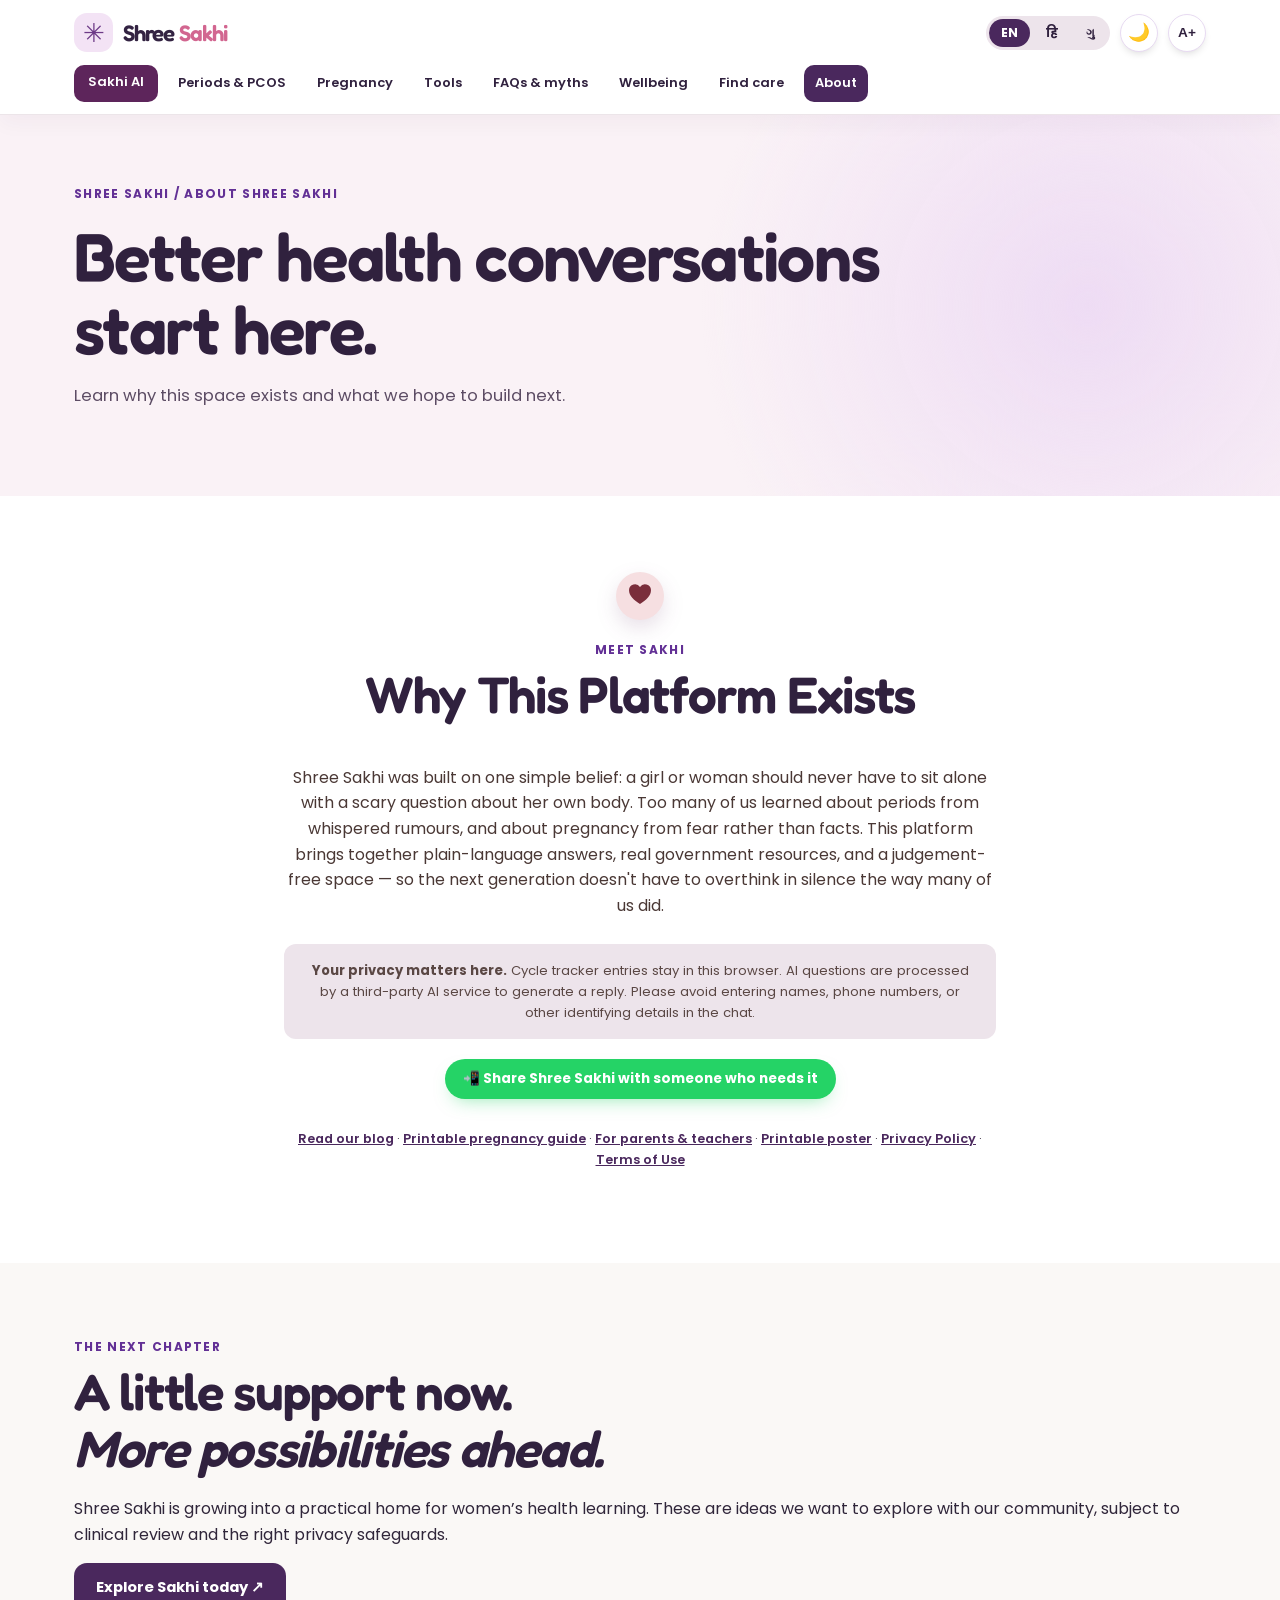
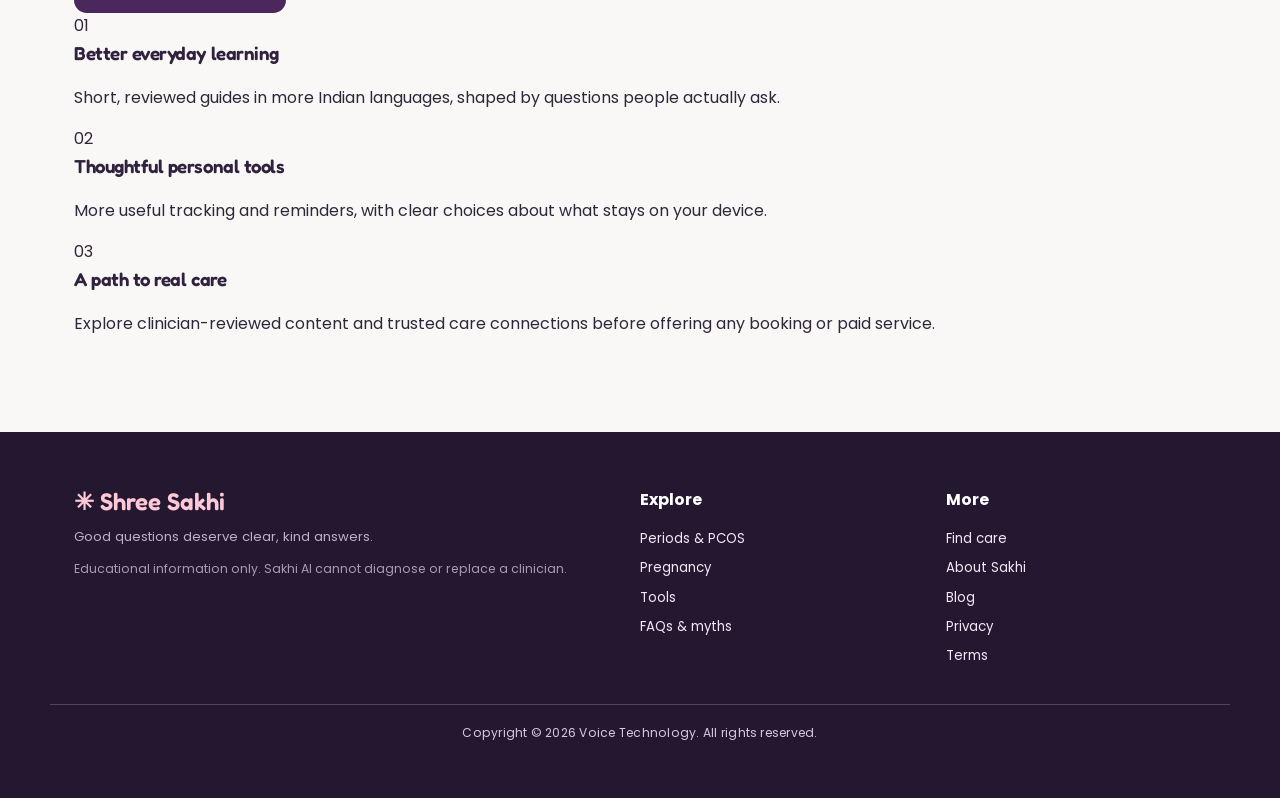
==== commit 744102f7: "Add Voice Technology copyright across website" ====
--- a/about.html
+++ b/about.html
@@ -941,7 +941,7 @@
   </div>
 </section>
 </main>
-<footer class="portal-footer"><div class="container footer-grid"><div><a href="index.html" class="footer-brand">✳ Shree Sakhi</a><p>Good questions deserve clear, kind answers.</p><p class="footer-note">Educational information only. Sakhi AI cannot diagnose or replace a clinician.</p></div><div><strong>Explore</strong><a href="periods.html">Periods &amp; PCOS</a><a href="pregnancy.html">Pregnancy</a><a href="tools.html">Tools</a><a href="faqs.html">FAQs &amp; myths</a></div><div><strong>More</strong><a href="care.html">Find care</a><a href="about.html">About Sakhi</a><a href="blog.html">Blog</a><a href="privacy.html">Privacy</a><a href="terms.html">Terms</a></div></div></footer>
+<footer class="portal-footer"><div class="container footer-grid"><div><a href="index.html" class="footer-brand">✳ Shree Sakhi</a><p>Good questions deserve clear, kind answers.</p><p class="footer-note">Educational information only. Sakhi AI cannot diagnose or replace a clinician.</p></div><div><strong>Explore</strong><a href="periods.html">Periods &amp; PCOS</a><a href="pregnancy.html">Pregnancy</a><a href="tools.html">Tools</a><a href="faqs.html">FAQs &amp; myths</a></div><div><strong>More</strong><a href="care.html">Find care</a><a href="about.html">About Sakhi</a><a href="blog.html">Blog</a><a href="privacy.html">Privacy</a><a href="terms.html">Terms</a></div></div><div class="container copyright-line">Copyright © 2026 Voice Technology. All rights reserved.</div></footer>
 <script src="site.js" defer></script>
 </body>
 </html>
--- a/portal.css
+++ b/portal.css
@@ -14,3 +14,55 @@
 @media(max-width:520px){.brand-text{font-size:1.15rem}.brand-symbol{width:32px;height:32px;font-size:1.25rem}.home-intro{padding:29px 17px 10px}.home-intro h1{font-size:clamp(2.85rem,12vw,3.8rem)}.home-intro p{font-size:.92rem}.home-actions{flex-direction:column}.home-actions .btn{text-align:center}#ai-voice{padding:22px 15px 60px}#ai-voice .container{padding:0}.path-grid{gap:9px}.path-card{min-height:185px;padding:15px}.path-card strong{font-size:1.1rem;margin:30px 0 5px}.path-card small{font-size:.7rem}.path-card span{font-size:.52rem}.footer-grid{grid-template-columns:1fr;gap:30px}.page-banner{padding:45px 17px}.page-banner h1{font-size:2.8rem}.home-assurance .container{gap:9px 18px;justify-content:flex-start}.home-assurance span{font-size:.68rem}}
 @media(max-width:350px){.path-grid{grid-template-columns:1fr}.path-card{min-height:145px}}
 @media(prefers-reduced-motion:reduce){.path-card{transition:none}}
+
+.doctor-search-status{min-height:1.4em;margin:8px 0;color:var(--maroon-deep);font-size:.84rem;font-weight:600}
+[data-theme="dark"] .doctor-search-status{color:#f1d5ff}
+
+/* Sakhi AI conversation card */
+#ai-voice .voicewidget.premium{max-width:1050px;padding:0;background:#fffdfb;border:1px solid #eee6e7;border-radius:30px;box-shadow:0 28px 70px rgba(58,32,54,.11);overflow:hidden}
+#ai-voice .voicewidget.premium::before,#ai-voice .voicewidget.premium::after{display:none}
+#ai-voice .vw-header{padding:21px 30px;margin:0;border-bottom:1px solid #f1e9e9;background:#fffdfb;gap:12px}
+#ai-voice .vw-avatar{width:43px;height:43px;background:#f7e8ed;border:1px solid #f2dce5;box-shadow:none}
+#ai-voice .vw-name{font-family:'Fredoka',sans-serif;font-size:1.08rem;color:#3a2944}
+#ai-voice .vw-status{font-family:'Poppins',sans-serif;color:#766a76;font-size:.72rem}
+#ai-voice .vw-header-tag{margin-left:auto;font-size:.64rem;font-weight:800;letter-spacing:.13em;color:#8a5376;background:#fbf0f4;padding:10px 12px;border-radius:100px}
+#ai-voice .sakhi-chat-main{display:grid;grid-template-columns:minmax(0,1.6fr) minmax(275px,.9fr);min-height:365px}
+#ai-voice .vw-thread{min-height:365px;max-height:460px;margin:0;padding:25px 30px;overflow-y:auto;background:radial-gradient(circle at 5% 95%,#fdf0f0,transparent 48%),#fffdfb}
+#ai-voice .vw-empty{text-align:left;padding:15px 3px}
+#ai-voice .vw-empty-kicker{display:inline-block;font-size:.66rem;font-weight:800;letter-spacing:.16em;color:#ac6c84}
+#ai-voice .vw-empty h3{font-family:'Fraunces',serif;font-size:clamp(2.15rem,3.5vw,3.3rem);font-weight:600;letter-spacing:-.045em;line-height:1.06;color:#35283d;margin:15px 0}
+#ai-voice .vw-empty h3 span{color:#d383a1}
+#ai-voice .vw-empty p{margin:0;max-width:420px;color:#726773;font-size:.88rem;line-height:1.75}
+#ai-voice .vw-suggestions{display:flex;flex-wrap:wrap;gap:9px;margin-top:32px}
+#ai-voice .vw-suggestions button{font:600 .75rem 'Poppins',sans-serif;color:#53364f;border:1px solid #eadde5;background:#fff;border-radius:12px;padding:10px 13px;cursor:pointer;transition:transform .2s,border-color .2s,background .2s}
+#ai-voice .vw-suggestions button:hover{transform:translateY(-2px);border-color:#cf9bb6;background:#fff6f9}
+#ai-voice .vw-suggestions span{color:#ba719b;margin-left:6px}
+#ai-voice .vw-controls{padding:25px 24px;text-align:left;background:#f8f0f3;border-left:1px solid #f0e2e9;display:flex;flex-direction:column;align-items:stretch}
+#ai-voice .vw-control-heading{display:flex;align-items:center;gap:10px}
+#ai-voice .vw-control-icon{width:34px;height:34px;display:grid;place-items:center;background:#fff;border-radius:11px;color:#af6b91}
+#ai-voice .vw-control-heading strong{display:block;font:600 1rem 'Fredoka',sans-serif;color:#3c2b44}
+#ai-voice .vw-control-heading small{display:block;font-size:.69rem;color:#776a75}
+#ai-voice .mic-wrap{margin:22px auto 25px;width:112px;height:112px}
+#ai-voice .micbtn{box-shadow:0 13px 30px rgba(157,83,134,.24)}
+#ai-voice .voice-picker{justify-content:flex-start;margin:0 0 12px;gap:6px}
+#ai-voice .vp-label{width:100%;font-size:.67rem;text-transform:uppercase;letter-spacing:.1em;color:#84747e}
+#ai-voice .vp-btn{border-radius:9px;padding:7px 10px;background:#fff;font-size:.7rem;border:1px solid #e7dbe2}
+#ai-voice .vp-btn.active{background:#4a285d;color:#fff;border-color:#4a285d}
+#ai-voice .voice-typed{position:relative;z-index:1;margin:0 30px 0;padding:18px 0;display:flex;flex-direction:row;gap:10px;border-top:1px solid #f0e7eb}
+#ai-voice .voice-typed input{min-width:0;flex:1;border:1px solid #e9dce5;background:#fff;border-radius:13px;padding:14px 17px;font-family:'Poppins',sans-serif;font-size:.86rem}
+#ai-voice .voice-typed .btn{width:auto;white-space:nowrap;border-radius:13px;padding:11px 20px;font-size:.82rem}
+#ai-voice .voice-typed .btn span{margin-left:8px}
+#ai-voice .mini-note{position:relative;z-index:1;margin:0!important;padding:10px 30px 20px;color:#867984;font-size:.7rem;line-height:1.6}
+#ai-voice .micbtn{width:104px;height:104px}
+[data-theme="dark"] #ai-voice .voicewidget.premium,[data-theme="dark"] #ai-voice .vw-header,[data-theme="dark"] #ai-voice .vw-thread{background:#271f2c;border-color:#4b394d}
+[data-theme="dark"] #ai-voice .vw-controls{background:#302537;border-color:#4b394d}
+[data-theme="dark"] #ai-voice .vw-empty h3,[data-theme="dark"] #ai-voice .vw-name,[data-theme="dark"] #ai-voice .vw-control-heading strong{color:#f8ecf5}
+[data-theme="dark"] #ai-voice .vw-empty p,[data-theme="dark"] #ai-voice .vw-control-heading small,[data-theme="dark"] #ai-voice .mini-note{color:#cabbca}
+[data-theme="dark"] #ai-voice .vw-suggestions button,[data-theme="dark"] #ai-voice .vp-btn:not(.active),[data-theme="dark"] #ai-voice .voice-typed input{background:#3b2c40;color:#f8ecf5;border-color:#5e4960}
+@media(max-width:760px){#ai-voice .sakhi-chat-main{grid-template-columns:1fr}#ai-voice .vw-thread{min-height:270px;max-height:390px;padding:25px}#ai-voice .vw-controls{border-left:0;border-top:1px solid #f0e2e9;padding:22px 25px;display:grid;grid-template-columns:125px 1fr;gap:6px 18px;align-items:center}#ai-voice .vw-control-heading{grid-column:1/-1}#ai-voice .mic-wrap{grid-row:2/4;margin:8px auto;width:95px;height:95px}#ai-voice .voice-picker{grid-column:2;margin:0}#ai-voice .voice-typed{margin:0 25px}}
+#ai-voice .micbtn{width:104px;height:104px}
+@media(max-width:760px){#ai-voice .micbtn{width:88px;height:88px}}
+@media(max-width:480px){#ai-voice .voicewidget.premium{border-radius:22px}#ai-voice .vw-header{padding:17px 18px}#ai-voice .vw-header-tag{display:none}#ai-voice .vw-thread{min-height:275px;padding:18px}#ai-voice .vw-empty{padding:15px 0}#ai-voice .vw-empty h3{font-size:2.45rem}#ai-voice .vw-suggestions{margin-top:23px}#ai-voice .vw-suggestions button{font-size:.69rem;padding:8px 10px}#ai-voice .vw-controls{padding:17px 18px;grid-template-columns:95px 1fr;gap:4px 11px}#ai-voice .mic-wrap{width:82px;height:82px}#ai-voice .vp-btn{font-size:.66rem;padding:6px 8px}#ai-voice .voice-typed{margin:0 18px;gap:7px;padding:15px 0}#ai-voice .voice-typed input{padding:11px;font-size:.78rem}#ai-voice .voice-typed .btn{padding:10px 12px}#ai-voice .voice-typed .btn span{display:none}#ai-voice .mini-note{padding:8px 18px 18px;font-size:.65rem}}
+@media(prefers-reduced-motion:reduce){#ai-voice .vw-suggestions button{transition:none}}
+@media(max-width:480px){#ai-voice .micbtn{width:78px;height:78px}}
+.portal-footer .copyright-line{margin-top:38px;padding-top:18px;border-top:1px solid rgba(255,255,255,.2);text-align:center;color:#d7c7de;font-size:.76rem;letter-spacing:.02em}
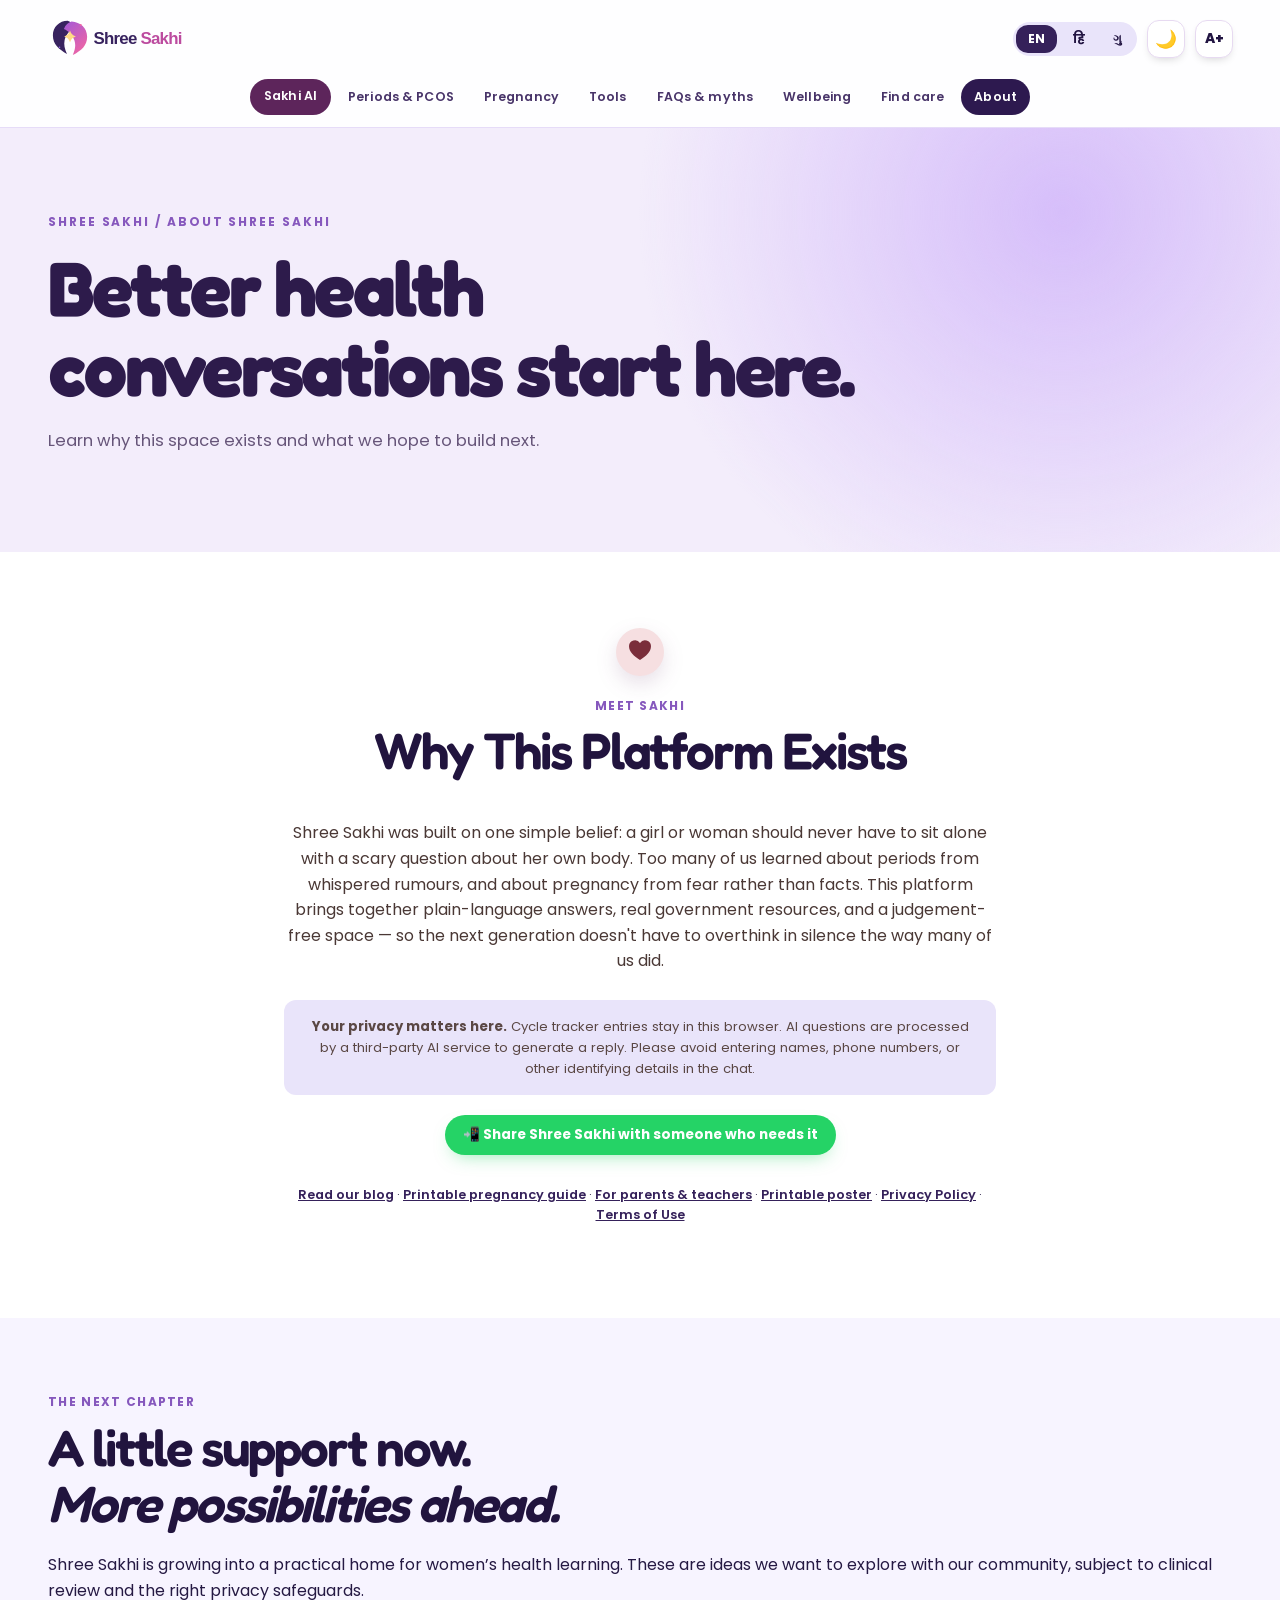
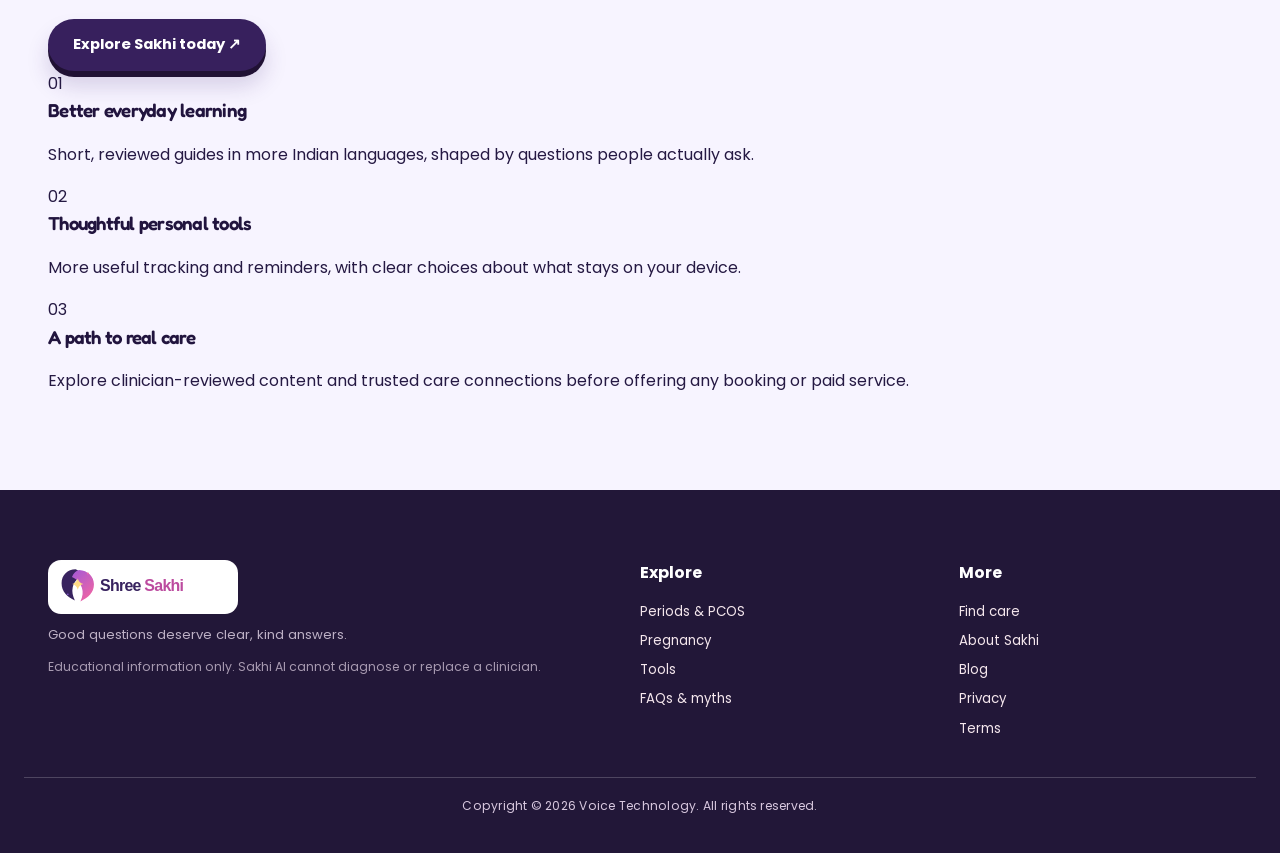
==== commit 9e7983a7: "Publish Gen Z 3D design and Period Relief concept section" ====
--- a/about.html
+++ b/about.html
@@ -22,7 +22,7 @@
 <meta name="twitter:title" content="About Shree Sakhi — Shree Sakhi">
 <meta name="twitter:description" content="Judgement-free answers on periods, PCOD, and pregnancy for girls and women in India.">
 
-<link rel="icon" type="image/svg+xml" href="data:image/svg+xml,%3Csvg xmlns='http://www.w3.org/2000/svg' viewBox='0 0 40 40'%3E%3Ccircle cx='20' cy='20' r='19' fill='%23FBF2E7' stroke='%23C9973F' stroke-width='1.5'/%3E%3Cpath d='M20 8c3 5 8 7 8 12a8 8 0 1 1-16 0c0-5 5-7 8-12z' fill='%237A2E3B'/%3E%3Ccircle cx='20' cy='21' r='2.4' fill='%23F5E7C6'/%3E%3C/svg%3E">
+<link rel="icon" type="image/svg+xml" href="shree-sakhi-icon.svg">
 <link rel="manifest" href="manifest.json">
 <meta name="theme-color" content="#7A2E3B">
 <meta name="apple-mobile-web-app-capable" content="yes">
@@ -893,10 +893,12 @@
 </style>
 <link rel="stylesheet" href="refresh.css">
 <link rel="stylesheet" href="portal.css">
+<link rel="stylesheet" href="atelier.css">
+<link rel="stylesheet" href="genz-3d.css">
 </head>
 <body>
 <a class="skip-link" href="#main-content">Skip to content</a>
-<nav aria-label="Main navigation"><div class="navwrap"><a class="brand" href="index.html" aria-label="Shree Sakhi home"><span class="brand-symbol">✳</span><span class="brand-text">Shree <span>Sakhi</span></span></a><div class="nav-controls"><div class="langswitch" id="langswitch"><button class="active" data-lang="en">EN</button><button data-lang="hi">हि</button><button data-lang="gu">ગુ</button></div><button class="theme-toggle" id="themeToggle" onclick="toggleTheme()" aria-label="Toggle dark mode">🌙</button><button class="a11y-toggle" id="textSizeToggle" onclick="toggleTextSize()" aria-label="Toggle larger text size">A+</button><button class="hamburger" id="hamburgerBtn" onclick="toggleMobileNav()" aria-label="Toggle menu" aria-controls="navlinksRow" aria-expanded="false"><span></span><span></span><span></span></button></div></div><div class="navlinks-row" id="navlinksRow"><div class="navlinks"><a href="index.html">Sakhi AI</a><a href="periods.html">Periods &amp; PCOS</a><a href="pregnancy.html">Pregnancy</a><a href="tools.html">Tools</a><a href="faqs.html">FAQs &amp; myths</a><a href="wellbeing.html">Wellbeing</a><a href="care.html">Find care</a><a aria-current="page" href="about.html">About</a></div></div></nav>
+<nav aria-label="Main navigation"><div class="navwrap"><a class="brand" href="index.html" aria-label="Shree Sakhi home"><img class="brand-logo" src="shree-sakhi-logo.svg" alt="Shree Sakhi" width="184" height="49"></a><div class="nav-controls"><div class="langswitch" id="langswitch"><button class="active" data-lang="en">EN</button><button data-lang="hi">हि</button><button data-lang="gu">ગુ</button></div><button class="theme-toggle" id="themeToggle" onclick="toggleTheme()" aria-label="Toggle dark mode">🌙</button><button class="a11y-toggle" id="textSizeToggle" onclick="toggleTextSize()" aria-label="Toggle larger text size">A+</button><button class="hamburger" id="hamburgerBtn" onclick="toggleMobileNav()" aria-label="Toggle menu" aria-controls="navlinksRow" aria-expanded="false"><span></span><span></span><span></span></button></div></div><div class="navlinks-row" id="navlinksRow"><div class="navlinks"><a href="index.html">Sakhi AI</a><a href="periods.html">Periods &amp; PCOS</a><a href="pregnancy.html">Pregnancy</a><a href="tools.html">Tools</a><a href="faqs.html">FAQs &amp; myths</a><a href="wellbeing.html">Wellbeing</a><a href="care.html">Find care</a><a aria-current="page" href="about.html">About</a></div></div></nav>
 <main id="main-content">
 <header class="page-banner"><div class="container"><span class="eyebrow">SHREE SAKHI / ABOUT SHREE SAKHI</span><h1>Better health conversations start here.</h1><p>Learn why this space exists and what we hope to build next.</p></div></header>
 <section id="about" class="band-paper">
@@ -941,7 +943,7 @@
   </div>
 </section>
 </main>
-<footer class="portal-footer"><div class="container footer-grid"><div><a href="index.html" class="footer-brand">✳ Shree Sakhi</a><p>Good questions deserve clear, kind answers.</p><p class="footer-note">Educational information only. Sakhi AI cannot diagnose or replace a clinician.</p></div><div><strong>Explore</strong><a href="periods.html">Periods &amp; PCOS</a><a href="pregnancy.html">Pregnancy</a><a href="tools.html">Tools</a><a href="faqs.html">FAQs &amp; myths</a></div><div><strong>More</strong><a href="care.html">Find care</a><a href="about.html">About Sakhi</a><a href="blog.html">Blog</a><a href="privacy.html">Privacy</a><a href="terms.html">Terms</a></div></div><div class="container copyright-line">Copyright © 2026 Voice Technology. All rights reserved.</div></footer>
+<footer class="portal-footer"><div class="container footer-grid"><div><a href="index.html" class="footer-brand"><img class="footer-logo" src="shree-sakhi-logo.svg" alt="Shree Sakhi" width="190" height="50"></a><p>Good questions deserve clear, kind answers.</p><p class="footer-note">Educational information only. Sakhi AI cannot diagnose or replace a clinician.</p></div><div><strong>Explore</strong><a href="periods.html">Periods &amp; PCOS</a><a href="pregnancy.html">Pregnancy</a><a href="tools.html">Tools</a><a href="faqs.html">FAQs &amp; myths</a></div><div><strong>More</strong><a href="care.html">Find care</a><a href="about.html">About Sakhi</a><a href="blog.html">Blog</a><a href="privacy.html">Privacy</a><a href="terms.html">Terms</a></div></div><div class="container copyright-line">Copyright © 2026 Voice Technology. All rights reserved.</div></footer>
 <script src="site.js" defer></script>
 </body>
 </html>
--- a/portal.css
+++ b/portal.css
@@ -66,3 +66,7 @@
 @media(prefers-reduced-motion:reduce){#ai-voice .vw-suggestions button{transition:none}}
 @media(max-width:480px){#ai-voice .micbtn{width:78px;height:78px}}
 .portal-footer .copyright-line{margin-top:38px;padding-top:18px;border-top:1px solid rgba(255,255,255,.2);text-align:center;color:#d7c7de;font-size:.76rem;letter-spacing:.02em}
+.resource-note h2{color:#30213e}.resource-note p{color:#4d4054}
+[data-theme="dark"] .resource-note{background:#20342e}
+[data-theme="dark"] .resource-note h2{color:#f3d5a6}
+[data-theme="dark"] .resource-note p{color:#eef4ee}
--- a/atelier.css
+++ b/atelier.css
@@ -0,0 +1,15 @@
+/* Shree Sakhi / Atelier preview — visual layer only. */
+:root{--maroon:#40273d;--maroon-deep:#2b1e2b;--gold:#d86478;--cream:#f8f5f1;--cream-deep:#e9dfd9;--paper:#fffdfb;--ink:#30272c;--gz-pink:#ec9caa;--gz-purple:#9273a5;--gz-mint:#bcdccf;--gz-sun:#f3ce91}
+html{scroll-padding-top:105px}body{background:#f8f5f1;color:#30272c;font-family:'Poppins',sans-serif}h1,h2,h3,h4{font-family:'Fraunces',Georgia,serif;letter-spacing:-.045em;color:#342335}.container,.navwrap,.navlinks-row{max-width:1240px}a,button{-webkit-tap-highlight-color:transparent}button{font-family:inherit}a:focus-visible,button:focus-visible,input:focus-visible{outline:3px solid #c65a78!important;outline-offset:3px}
+nav{background:rgba(255,253,251,.94);border-bottom:1px solid #e8dfe0;box-shadow:none;backdrop-filter:blur(18px)}.navwrap{padding:16px 28px}.brand-symbol{background:#472a42;color:#ffe2d9;border-radius:50%;width:43px;height:43px}.brand-text{font:600 1.48rem 'Fraunces',serif;color:#3c283b;letter-spacing:-.06em}.brand-text span{color:#bd5d72}.navlinks-row{padding:0 28px 13px}.navlinks{gap:4px;justify-content:center}.navlinks a{font-size:.76rem;letter-spacing:.01em;border-radius:100px;padding:8px 12px}.navlinks a:hover{background:#f7e8eb;color:#78394d}.navlinks a[aria-current="page"]{background:#41283f;color:#fff}.nav-controls button{transition:transform .2s}.nav-controls button:hover{transform:translateY(-2px)}
+.home-intro{position:relative;padding:72px 24px 56px;background:radial-gradient(ellipse at 8% 15%,#f9dfe1,transparent 37%),radial-gradient(ellipse at 100% 100%,#dbe8de,transparent 40%),#f8f5f1;overflow:hidden}.home-intro-inner{grid-template-columns:minmax(0,1.2fr) minmax(280px,.8fr);gap:6vw}.intro-chip{background:#fff8f5;border:1px solid #e7c8c9;color:#884454;letter-spacing:.15em;font-size:.66rem;padding:10px 16px}.home-intro h1{max-width:820px;font:600 clamp(3.8rem,7vw,7.4rem)/.98 'Fraunces',Georgia,serif;letter-spacing:-.07em;color:#322132;margin:25px 0}.home-intro h1 em{color:#be6279;font-weight:500}.home-intro p{max-width:610px;font-size:1.06rem;color:#655763;line-height:1.85}.home-actions{margin-top:30px;gap:12px}.btn{border-radius:100px;padding:14px 25px;font-weight:600}.btn-primary{background:#42283f;color:#fff}.btn-primary:hover{background:#634058;box-shadow:0 12px 24px rgba(64,39,61,.18)}.btn-ghost{background:#fff9f6;border:1px solid #d8bfc4;color:#482e44}.btn-ghost:hover{background:#f5e3e7;color:#482e44}.home-decoration{min-height:455px;border-radius:220px 220px 26px 26px;background:radial-gradient(circle at 50% 36%,#f9eae3 0 24%,transparent 24.5%),radial-gradient(circle at 51% 45%,#f6bec2 0 37%,transparent 37.5%),linear-gradient(145deg,#e9d5d6,#ded4e8 55%,#c7dfd4);box-shadow:22px 25px 0 -12px #ead8d2,0 35px 70px rgba(74,47,69,.13)}.home-decoration:before{width:72%;height:65%;border:1px solid rgba(255,255,255,.68);top:14%;right:14%;transform:rotate(-18deg)}.home-decoration span{font-size:5.8rem;color:#8c526b;text-shadow:0 12px 25px #e9a7ad}.home-decoration strong{font:600 2.15rem/1.1 'Fraunces',serif;color:#422d44;position:relative}.home-decoration small{color:#594858;position:relative}
+#ai-voice{padding:65px 24px 105px;background:#f8f5f1}#ai-voice .section-head{max-width:1050px;margin-bottom:30px}#ai-voice .section-head h2{font:600 clamp(2.6rem,5vw,4.4rem)/1.08 'Fraunces',serif;color:#352238;letter-spacing:-.055em}#ai-voice .section-head p{color:#74636d;line-height:1.7}#ai-voice .eyebrow,.portal-paths .eyebrow,.page-banner .eyebrow{color:#a4536a;letter-spacing:.16em}
+#ai-voice .voicewidget.premium{max-width:1120px;border:1px solid #eadbdd;border-radius:27px;background:#fffdfb;box-shadow:0 35px 80px rgba(81,46,68,.1)}#ai-voice .vw-header{background:#fffdfb;border-bottom:1px solid #efe5e4;padding:23px 32px}#ai-voice .vw-avatar{background:#f6e5e8;border-radius:16px}#ai-voice .vw-name{font:600 1.13rem 'Fraunces',serif;color:#352238}#ai-voice .vw-header-tag{background:#f9eaeb;color:#974c60}#ai-voice .sakhi-chat-main{grid-template-columns:minmax(0,1.55fr) minmax(280px,.8fr)}#ai-voice .vw-thread{background:radial-gradient(circle at 10% 100%,#fff1eb,transparent 47%),#fffdfb;padding:34px;min-height:400px}#ai-voice .vw-empty h3{font-size:clamp(2.7rem,4vw,4.1rem);color:#362638}#ai-voice .vw-empty h3 span{color:#c66a80}#ai-voice .vw-empty-kicker{color:#a75d72}#ai-voice .vw-empty p{color:#72636b}#ai-voice .vw-suggestions button{border-radius:100px;border:1px solid #e4cfd2;background:#fff9f8;color:#614353;padding:11px 16px}#ai-voice .vw-suggestions button:hover{background:#fcebee}#ai-voice .vw-controls{background:#f8eff0;border-left:1px solid #ebdadf;padding:30px}#ai-voice .vw-control-heading strong{font:600 1.12rem 'Fraunces',serif;color:#3a293c}#ai-voice .vw-control-heading small{color:#75636f}#ai-voice .micbtn{background:linear-gradient(135deg,#a44e75,#74436f);box-shadow:0 17px 34px rgba(129,70,110,.25)}#ai-voice .vp-btn{border-radius:100px;border-color:#e6d5df;padding:8px 12px}#ai-voice .vp-btn.active{background:#472d48;border-color:#472d48}#ai-voice .voice-typed input{border-radius:100px;background:#fff;border-color:#e4d6d9;padding:14px 19px}#ai-voice .voice-typed .btn{border-radius:100px}#ai-voice .mini-note{color:#74676f;font-size:.72rem}
+.portal-paths{padding:95px 24px;background:#f0eae6}.portal-paths h2{font:600 clamp(2.7rem,5vw,4.4rem)/1.08 'Fraunces',serif}.path-grid{gap:16px;margin-top:35px}.path-card{min-height:245px;border-radius:24px;padding:27px;box-shadow:0 6px 14px rgba(59,38,49,.035)}.path-card strong{font:600 1.8rem/1.1 'Fraunces',serif;letter-spacing:-.04em;margin:45px 0 10px}.path-card small{font-size:.8rem;line-height:1.6}.path-card.lilac{background:#e7dbe9}.path-card.pink{background:#f5dcda}.path-card.mint{background:#d8e9e1}.path-card.yellow{background:#f4e5c9}.home-assurance{background:#413041;padding:24px}.home-assurance .container{color:#fff4ed;gap:20px 42px}.page-banner{background:radial-gradient(circle at 80% 20%,#f6dce0,transparent 37%),#f5eeec;padding:85px 24px}.page-banner h1{font:600 clamp(3rem,6vw,5.6rem)/1.05 'Fraunces',serif;color:#39273a}.page-banner p{color:#675964;line-height:1.8}.resource-note{background:#e2eee7}.portal-footer{background:#2e2330;padding:70px 24px 36px}.footer-grid .footer-brand{font:600 1.6rem 'Fraunces',serif;color:#f7c2c8}.footer-grid a{color:#f5e7ed}
+@media(max-width:950px){.home-intro-inner{grid-template-columns:1.2fr .8fr}.home-decoration{min-height:360px}.home-intro h1{font-size:clamp(3.8rem,6.5vw,5.6rem)}.path-grid{grid-template-columns:repeat(2,minmax(0,1fr))}}
+@media(max-width:820px){.navwrap{padding:12px 18px}.navlinks-row{padding:0 18px;max-height:0}.navlinks-row.open{padding:10px 18px 20px;max-height:80vh}.navlinks{align-items:stretch}.navlinks a{padding:12px 15px;text-align:left}.home-intro{padding:57px 18px 40px}.home-intro-inner{grid-template-columns:1fr}.home-decoration{display:none}.home-intro h1{font-size:clamp(3.7rem,9vw,6.2rem)}#ai-voice{padding:45px 18px 80px}}
+@media(max-width:760px){#ai-voice .sakhi-chat-main{grid-template-columns:1fr}#ai-voice .vw-thread{min-height:290px}#ai-voice .vw-controls{border-left:0;border-top:1px solid #ead9dd;padding:23px;display:grid;grid-template-columns:120px 1fr}#ai-voice .vw-control-heading{grid-column:1/-1}#ai-voice .mic-wrap{grid-row:2/4}#ai-voice .voice-picker{grid-column:2}}
+@media(max-width:520px){.brand-text{font-size:1.15rem}.home-intro{padding:35px 17px 33px}.home-intro h1{font-size:clamp(3.15rem,12.5vw,4.35rem);margin:20px 0}.home-intro p{font-size:.95rem}.home-actions{flex-direction:column}.home-actions .btn{text-align:center}#ai-voice{padding:34px 15px 70px}#ai-voice .container{padding:0}#ai-voice .section-head h2{font-size:2.65rem}#ai-voice .voicewidget.premium{border-radius:20px}#ai-voice .vw-header{padding:16px 18px}#ai-voice .vw-thread{padding:20px;min-height:270px}#ai-voice .vw-empty h3{font-size:2.8rem}#ai-voice .vw-controls{padding:18px;grid-template-columns:95px 1fr;gap:5px 10px}#ai-voice .mic-wrap{width:82px;height:82px}#ai-voice .micbtn{width:78px;height:78px}#ai-voice .vp-btn{padding:7px 9px}#ai-voice .voice-typed{margin:0 16px}#ai-voice .voice-typed input{font-size:16px!important;min-width:0}#ai-voice .voice-typed .btn{padding:10px 13px}#ai-voice .mini-note{padding:10px 18px 18px;font-size:.7rem}.portal-paths{padding:68px 16px}.path-grid{grid-template-columns:1fr 1fr;gap:10px}.path-card{min-height:194px;padding:17px}.path-card strong{font-size:1.28rem;margin:34px 0 8px}.path-card small{font-size:.72rem}.path-card span{font-size:.55rem}.page-banner{padding:55px 17px}.page-banner h1{font-size:3.15rem}.footer-grid{grid-template-columns:1fr}}
+@media(max-width:350px){.path-grid{grid-template-columns:1fr}.path-card{min-height:150px}}
+[data-theme="dark"] body,[data-theme="dark"] .home-intro,[data-theme="dark"] #ai-voice{background:#211b25;color:#f6edf1}[data-theme="dark"] nav{background:#2c2230;border-color:#493a4c}[data-theme="dark"] .brand-text,[data-theme="dark"] .home-intro h1,[data-theme="dark"] #ai-voice .section-head h2{color:#f6edf1}[data-theme="dark"] .home-intro p,[data-theme="dark"] #ai-voice .section-head p{color:#dfd0d8}[data-theme="dark"] .portal-paths{background:#302535}[data-theme="dark"] .page-banner{background:#322638}[data-theme="dark"] .page-banner h1{color:#fff0f5}[data-theme="dark"] .page-banner p{color:#e1d3dd}[data-theme="dark"] #ai-voice .voicewidget.premium,[data-theme="dark"] #ai-voice .vw-header,[data-theme="dark"] #ai-voice .vw-thread{background:#2b2230;border-color:#4f3e50}[data-theme="dark"] #ai-voice .vw-controls{background:#382b3b}[data-theme="dark"] #ai-voice .vw-empty h3,[data-theme="dark"] #ai-voice .vw-name,[data-theme="dark"] #ai-voice .vw-control-heading strong{color:#fff1f7}
+@media(prefers-reduced-motion:reduce){*,*:before,*:after{scroll-behavior:auto!important;animation-duration:.01ms!important;transition-duration:.01ms!important}}
--- a/genz-3d.css
+++ b/genz-3d.css
@@ -0,0 +1,54 @@
+/* Sakhi Next — expressive 3D visual system. Site functions remain in site.js. */
+:root{--maroon:#35215a;--maroon-deep:#221542;--gold:#f068aa;--cream:#f7f4ff;--cream-deep:#e9e4fa;--paper:#fff;--ink:#251943;--gz-pink:#ff8dbb;--gz-purple:#9971ff;--gz-mint:#a8f1d3;--gz-sun:#ffe390}
+html{scroll-padding-top:96px}body{background:#f7f4ff;color:#251943;font-family:'Poppins',sans-serif}h1,h2,h3,h4{font-family:'Fredoka','Poppins',sans-serif;letter-spacing:-.04em;color:#21143e}.container,.navwrap,.navlinks-row{max-width:1240px}a:focus-visible,button:focus-visible,input:focus-visible{outline:3px solid #7445eb!important;outline-offset:3px}
+nav{background:rgba(255,255,255,.86);backdrop-filter:blur(20px);border-bottom:1px solid #e6dcf8;box-shadow:none}.navwrap{padding:15px 27px}.brand-symbol{display:grid;place-items:center;width:42px;height:42px;border-radius:14px;background:linear-gradient(140deg,#754de8,#ed69ad);color:#fff;box-shadow:0 5px 0 #c1a5eb}.brand-text{font:700 1.35rem 'Fredoka',sans-serif;color:#281747}.brand-text span{color:#ad4cba}.navlinks-row{padding:0 24px 12px}.navlinks{justify-content:center;gap:4px}.navlinks a{border-radius:100px;padding:8px 13px;font-size:.78rem;color:#483469}.navlinks a:hover{background:#eee8ff;color:#4324a6}.navlinks a[aria-current=page]{background:#2d194f;color:white}.nav-controls button{border-radius:12px}
+.home-intro{position:relative;isolation:isolate;overflow:hidden;background:radial-gradient(circle at 78% 45%,#d5c4ff 0,transparent 38%),radial-gradient(circle at 18% 95%,#ffd8e9 0,transparent 35%),#f7f4ff;padding:74px 24px 90px}.home-intro:before{content:"";position:absolute;inset:0;background-image:radial-gradient(#b5a3e6 1px,transparent 1px);background-size:27px 27px;opacity:.32;mask-image:linear-gradient(90deg,transparent 8%,black 100%);z-index:-1}.home-intro-inner{display:grid;grid-template-columns:1.03fr .97fr;gap:20px;align-items:center}.hero-copy{position:relative;z-index:3}.intro-chip{display:inline-flex;align-items:center;gap:8px;padding:10px 16px;border:1px solid #ccb9ff;background:#fff;color:#6946bd;border-radius:100px;box-shadow:0 5px 0 #eadfff;font-size:.68rem;letter-spacing:.1em;font-weight:800}.intro-chip:before{content:"✦";font-size:1rem;color:#f061a5}.home-intro h1{font:700 clamp(3.7rem,7vw,7.3rem)/.98 'Fredoka',sans-serif;letter-spacing:-.067em;color:#21143d;margin:27px 0 22px}.home-intro h1 em{font-style:normal;color:#8a50e7;background:linear-gradient(120deg,#9157eb 15%,#e65b9b 88%);background-clip:text;-webkit-text-fill-color:transparent}.home-intro p{max-width:580px;color:#5d4f79;line-height:1.75;font-size:1.05rem}.home-actions{gap:13px;margin-top:29px}.btn{border-radius:100px;padding:14px 25px;font-weight:700}.btn-primary{background:#37205d;color:#fff;box-shadow:0 6px 0 #201134,0 15px 22px #3e24722e}.btn-primary:hover{transform:translateY(-3px);background:#4d2d80;box-shadow:0 9px 0 #201134,0 19px 24px #3e24722e}.btn-ghost{background:#fff;border:1px solid #c9b6ec;color:#3e2864}.btn-ghost:hover{background:#efe8ff;color:#3e2864}.hero-proof{display:flex;flex-wrap:wrap;gap:10px 20px;margin-top:29px;color:#625376;font-size:.76rem;font-weight:600}.hero-proof span:before{content:"●";color:#8bdbb3;margin-right:7px}
+.scene{position:relative;width:min(100%,590px);height:520px;margin:0 auto;perspective:1000px;transform-style:preserve-3d;--rx:0deg;--ry:0deg}.scene-stage{position:absolute;inset:0;transform:rotateX(var(--rx)) rotateY(var(--ry));transform-style:preserve-3d;transition:transform .25s ease-out}.scene-glow{position:absolute;width:76%;height:57%;left:12%;top:24%;border-radius:50%;background:#9d72f8;filter:blur(75px);opacity:.38}.scene-orbit{position:absolute;inset:6% 8%;border:2px solid #ffffffab;border-radius:50%;transform:rotate(-24deg) rotateY(45deg) translateZ(12px);box-shadow:0 0 0 16px #ffffff26,0 0 0 39px #ffffff1d}.scene-orbit.second{inset:16% 1%;transform:rotate(32deg) rotateX(65deg) translateZ(46px);border-color:#ffffffa6}.scene-ball{position:absolute;width:290px;height:290px;left:50%;top:49%;transform:translate(-50%,-50%) translateZ(45px);border-radius:50%;background:radial-gradient(circle at 30% 24%,#fff7ff 0,#ffc8e0 17%,#db8deb 45%,#7649d1 77%,#4e2b93 100%);box-shadow:inset -24px -28px 45px #3520648a,inset 14px 14px 30px #fff9,25px 45px 46px #3520646b;display:grid;place-items:center;color:#fff}.scene-ball:before{content:"";width:136px;height:136px;border:5px solid #ffffffbd;border-radius:42% 58% 55% 45%;transform:rotate(-25deg);box-shadow:0 0 0 17px #ffffff21,inset 0 0 25px #ffffff77}.scene-ball:after{content:"✳";position:absolute;font-size:5.9rem;line-height:1;text-shadow:0 8px 18px #5b328b;transform:translateZ(55px)}.float-card{position:absolute;z-index:2;padding:14px 19px;border:1px solid #ffffffdb;border-radius:20px;background:#fffffff0;backdrop-filter:blur(14px);box-shadow:8px 11px 0 #d4c3ed,18px 25px 28px #45317a36;color:#382350;font-weight:700;transform-style:preserve-3d}.float-card small{display:block;color:#816b97;font-size:.67rem;font-weight:600}.float-card.one{top:8%;left:0;transform:rotate(-11deg) translateZ(105px);animation:driftA 5s ease-in-out infinite}.float-card.two{right:0;top:22%;transform:rotate(8deg) translateZ(130px);animation:driftB 6s ease-in-out infinite}.float-card.three{bottom:10%;left:7%;transform:rotate(7deg) translateZ(150px);animation:driftB 5.4s ease-in-out infinite}.float-card i{font-style:normal;font-size:1.25rem;margin-right:5px}.scene-spark{position:absolute;color:#fff;text-shadow:2px 3px 0 #9f6ac9,6px 9px 15px #6f48ab72;font-size:3rem}.scene-spark.a{top:0;right:22%;transform:translateZ(120px) rotate(13deg)}.scene-spark.b{bottom:13%;right:4%;transform:translateZ(80px) rotate(-20deg);font-size:4.1rem}.scene-shadow{position:absolute;bottom:0;left:19%;width:64%;height:50px;background:#67418b56;filter:blur(25px);border-radius:50%}@keyframes driftA{50%{transform:rotate(-7deg) translateY(-13px) translateZ(105px)}}@keyframes driftB{50%{transform:rotate(4deg) translateY(13px) translateZ(130px)}}
+#ai-voice{padding:68px 24px 104px;background:linear-gradient(180deg,#f7f4ff,#fff8fc)}#ai-voice .section-head{max-width:1070px;margin-bottom:30px}#ai-voice .section-head h2{font:700 clamp(2.6rem,5vw,4.5rem)/1.07 'Fredoka',sans-serif;color:#281844}#ai-voice .section-head p{color:#6e5e80}.eyebrow{color:#8658bd!important}#ai-voice .voicewidget.premium{max-width:1120px;background:#fff;border:1px solid #e6d9f5;border-radius:28px;box-shadow:0 10px 0 #e7d9f5,0 35px 65px #45227726}#ai-voice .vw-header{background:#fff;border-bottom:1px solid #eee6f7;padding:21px 29px}#ai-voice .vw-avatar{border-radius:15px;background:#f3e9ff}#ai-voice .vw-name{font:700 1.13rem 'Fredoka',sans-serif;color:#342051}#ai-voice .vw-header-tag{color:#754ca4;background:#f3eafa}#ai-voice .sakhi-chat-main{grid-template-columns:minmax(0,1.55fr) minmax(285px,.85fr)}#ai-voice .vw-thread{background:radial-gradient(circle at 8% 90%,#fff0f7,transparent 45%),#fff;min-height:390px;padding:32px}#ai-voice .vw-empty h3{font:700 clamp(2.5rem,4vw,3.9rem)/1.05 'Fredoka',sans-serif;color:#2f1c4e}#ai-voice .vw-empty h3 span{color:#d864a6}#ai-voice .vw-empty-kicker{color:#9361b4}#ai-voice .vw-empty p{color:#766780}#ai-voice .vw-suggestions button{border-radius:100px;background:#fbf7ff;border:1px solid #e3d5f4;color:#604782}#ai-voice .vw-suggestions button:hover{background:#f1e6ff;border-color:#b899e0}#ai-voice .vw-controls{background:#f3edfc;border-left:1px solid #e7d9f4;padding:28px}#ai-voice .vw-control-heading strong{font:700 1.1rem 'Fredoka',sans-serif;color:#372253}#ai-voice .micbtn{background:linear-gradient(135deg,#ea78ba,#854fdb);box-shadow:inset 0 3px 8px #fff6,0 8px 0 #643ca6,0 22px 28px #643ca64b}#ai-voice .vp-btn{border-radius:100px;border-color:#ded0ee}#ai-voice .vp-btn.active{background:#463073;border-color:#463073}#ai-voice .voice-typed input{border-radius:100px;border-color:#ded2ee;background:#fff}#ai-voice .voice-typed .btn{border-radius:100px}#ai-voice .mini-note{color:#6e627a}
+.portal-paths{background:#eee8fa;padding:90px 24px}.portal-paths h2{font:700 clamp(2.6rem,5vw,4.3rem)/1.1 'Fredoka',sans-serif;color:#2c1b49}.path-grid{gap:18px;margin-top:35px}.path-card{border-radius:28px;min-height:245px;padding:25px;box-shadow:8px 9px 0 #38215e21,0 16px 25px #38215e1b;transform-style:preserve-3d}.path-card:hover{transform:translateY(-8px) rotateX(3deg) rotateY(-2deg);box-shadow:12px 17px 0 #38215e21,0 28px 35px #38215e20}.path-card strong{font:700 1.62rem/1.1 'Fredoka',sans-serif;margin:46px 0 10px}.path-card.lilac{background:#d8c6fb}.path-card.pink{background:#ffd5e5}.path-card.mint{background:#bff1d9}.path-card.yellow{background:#ffe8ab}.home-assurance{background:#382255;padding:25px}.home-assurance .container{color:#f6efff}.page-banner{background:radial-gradient(circle at 83% 20%,#d6befa,transparent 38%),#f3edfb;padding:80px 24px}.page-banner h1{font:700 clamp(3rem,6vw,5.6rem)/1.04 'Fredoka',sans-serif;color:#2d1b4b}.page-banner p{color:#665579}.resource-note{background:#d9f4e8}.portal-footer{background:#221738;padding:70px 24px 38px}.footer-grid .footer-brand{font:700 1.5rem 'Fredoka',sans-serif;color:#f9b4da}
+@media(max-width:960px){.home-intro-inner{grid-template-columns:1.1fr .9fr}.scene{height:420px}.scene-ball{width:230px;height:230px}.float-card{padding:10px 12px;font-size:.82rem}.path-grid{grid-template-columns:repeat(2,minmax(0,1fr))}}
+@media(max-width:820px){.navwrap{padding:12px 18px}.navlinks-row{padding:0 18px;max-height:0}.navlinks-row.open{padding:10px 18px 20px;max-height:80vh}.navlinks{align-items:stretch}.navlinks a{text-align:left;padding:12px 15px}.home-intro{padding:55px 18px 65px}.home-intro-inner{grid-template-columns:1fr}.home-intro h1{font-size:clamp(3.7rem,9vw,6rem)}.scene{width:min(100%,550px);height:440px;margin-top:25px}#ai-voice{padding:55px 18px 85px}}
+@media(max-width:760px){#ai-voice .sakhi-chat-main{grid-template-columns:1fr}#ai-voice .vw-thread{min-height:290px}#ai-voice .vw-controls{border-left:0;border-top:1px solid #e7d9f4;padding:23px;display:grid;grid-template-columns:120px 1fr}#ai-voice .vw-control-heading{grid-column:1/-1}#ai-voice .mic-wrap{grid-row:2/4}#ai-voice .voice-picker{grid-column:2}}
+@media(max-width:520px){.brand-text{font-size:1.13rem}.home-intro{padding:38px 16px 44px}.home-intro h1{font-size:clamp(3.2rem,12.3vw,4.45rem);margin:22px 0}.home-intro p{font-size:.95rem}.home-actions{flex-direction:column}.home-actions .btn{text-align:center}.hero-proof{font-size:.68rem;gap:8px 13px}.scene{height:310px;margin-top:19px}.scene-ball{width:180px;height:180px}.scene-ball:before{width:92px;height:92px}.scene-ball:after{font-size:4rem}.float-card{font-size:.66rem;padding:8px 10px;border-radius:13px;box-shadow:4px 6px 0 #d4c3ed,9px 13px 18px #45317a36}.float-card small{font-size:.55rem}.float-card.one{left:0;top:4%}.float-card.two{right:0;top:21%}.float-card.three{left:4%;bottom:3%}.scene-spark{font-size:2rem}.scene-spark.b{font-size:2.5rem}#ai-voice{padding:35px 15px 75px}#ai-voice .container{padding:0}#ai-voice .section-head h2{font-size:2.6rem}#ai-voice .voicewidget.premium{border-radius:22px;box-shadow:0 6px 0 #e7d9f5,0 20px 35px #4522771c}#ai-voice .vw-header{padding:16px 18px}#ai-voice .vw-thread{padding:19px;min-height:265px}#ai-voice .vw-empty h3{font-size:2.75rem}#ai-voice .vw-controls{padding:18px;grid-template-columns:95px 1fr;gap:4px 10px}#ai-voice .mic-wrap{width:82px;height:82px}#ai-voice .micbtn{width:78px;height:78px}#ai-voice .vp-btn{padding:7px 9px}#ai-voice .voice-typed{margin:0 16px}#ai-voice .voice-typed input{font-size:16px!important;min-width:0}#ai-voice .voice-typed .btn{padding:10px 13px}#ai-voice .mini-note{padding:10px 18px 18px;font-size:.7rem}.portal-paths{padding:65px 16px}.path-grid{grid-template-columns:repeat(2,minmax(0,1fr));gap:10px}.path-card{min-height:190px;padding:17px;border-radius:20px}.path-card strong{font-size:1.2rem;margin:36px 0 6px}.path-card small{font-size:.7rem}.path-card span{font-size:.53rem}.page-banner{padding:55px 17px}.page-banner h1{font-size:3.1rem}.footer-grid{grid-template-columns:1fr}}
+@media(max-width:350px){.path-grid{grid-template-columns:1fr}.path-card{min-height:150px}}
+[data-theme=dark] body,[data-theme=dark] .home-intro,[data-theme=dark] #ai-voice{background:#211731;color:#f9efff}[data-theme=dark] nav{background:#2c2040;border-color:#45335e}[data-theme=dark] .brand-text,[data-theme=dark] .home-intro h1,[data-theme=dark] #ai-voice .section-head h2{color:#f8efff}[data-theme=dark] .home-intro p,[data-theme=dark] #ai-voice .section-head p{color:#d7c8e5}[data-theme=dark] .portal-paths{background:#302142}[data-theme=dark] .page-banner{background:#302142}[data-theme=dark] .page-banner h1{color:#f9efff}[data-theme=dark] .page-banner p{color:#d7c8e5}[data-theme=dark] #ai-voice .voicewidget.premium,[data-theme=dark] #ai-voice .vw-header,[data-theme=dark] #ai-voice .vw-thread{background:#2b203b;border-color:#4e3b61}[data-theme=dark] #ai-voice .vw-controls{background:#372a48}[data-theme=dark] #ai-voice .vw-empty h3,[data-theme=dark] #ai-voice .vw-name,[data-theme=dark] #ai-voice .vw-control-heading strong{color:#f9efff}
+@media(prefers-reduced-motion:reduce){.float-card{animation:none!important}.scene-stage,.path-card,.btn{transition:none!important}}
+
+/* Dark theme hero contrast: the gradient word must stay readable on plum. */
+[data-theme=dark] .home-intro{background:radial-gradient(circle at 77% 40%,#493274 0,transparent 42%),radial-gradient(circle at 12% 92%,#4b2b50 0,transparent 43%),#231832}
+[data-theme=dark] .home-intro h1{color:#fff7ff;text-shadow:none}
+[data-theme=dark] .home-intro h1 em{background:linear-gradient(110deg,#f5bcff 0%,#ff9aca 65%,#ffd4e8 100%);background-clip:text;-webkit-background-clip:text;-webkit-text-fill-color:transparent;color:#ffc1df}
+[data-theme=dark] .home-intro p{color:#f0e4f4}
+[data-theme=dark] .hero-proof{color:#e7d9ef}
+[data-theme=dark] .intro-chip{background:#fff;color:#6641ac;border-color:#dfcbff}
+[data-theme=dark] .home-intro .btn-primary{background:#c6a1ff;color:#241333;box-shadow:0 6px 0 #7856aa,0 15px 22px #0004}
+[data-theme=dark] .home-intro .btn-ghost{background:#372644;color:#fff2fa;border:1px solid #d1afe8}
+
+/* Dark mode content contrast in the topic area and About links. */
+[data-theme=dark] .portal-paths h2{color:#fff5ff}
+[data-theme=dark] .portal-paths>.container>.eyebrow{color:#e0b8ff!important}
+[data-theme=dark] #about{background:#291d39;color:#f3e9f8}
+[data-theme=dark] #about h2,[data-theme=dark] #about h3{color:#fff5ff}
+[data-theme=dark] #about p{color:#eee3f4!important}
+[data-theme=dark] #about .share-row+p a{color:#f5c7ff!important;text-decoration-color:#e6b3f4;text-underline-offset:3px}
+[data-theme=dark] #about .share-row+p a:hover{color:#fff!important}
+
+/* Second logo concept, rendered as a sharp and legible vector. */
+.brand-logo{display:block;width:184px;height:auto;max-width:100%}.brand{min-width:0}.footer-logo{display:block;width:190px;height:auto;background:#fff;border-radius:13px;padding:4px 8px}.footer-brand{display:inline-flex;align-items:center}
+[data-theme=dark] .brand-logo{background:#fff;border-radius:12px;padding:3px 7px}
+@media(max-width:520px){.brand-logo{width:141px}.footer-logo{width:176px}.nav-controls{gap:5px}.navwrap{gap:4px}}
+
+/* Legible copy and headings across both color themes. */
+.page-banner h1,.portal-paths h2,#ai-voice .section-head h2{letter-spacing:-.035em}
+[data-theme=dark] main h1,[data-theme=dark] main h2,[data-theme=dark] main h3{color:#fff5ff}
+[data-theme=dark] .path-card h2,[data-theme=dark] .path-card h3{color:#28183f}
+[data-theme=dark] main p,[data-theme=dark] main li{color:#f0e6f5}
+[data-theme=dark] .path-card small,[data-theme=dark] .path-card span{color:#382948}
+[data-theme=dark] .vw-thread p,[data-theme=dark] .vw-controls small{color:#e5d8ec!important}
+[data-theme=dark] .page-banner .eyebrow,[data-theme=dark] .portal-paths .eyebrow{color:#e0b8ff!important}
+
+/* Period relief concept spotlight */
+.relief-section{background:#f9eef5;padding:80px 24px!important;scroll-margin-top:130px}.relief-spotlight{display:grid;grid-template-columns:1.25fr .75fr;gap:45px;align-items:center}.relief-badge{display:inline-block;border:1px solid #b36586;background:#fff8fc;color:#72344f;border-radius:100px;padding:9px 14px;font-size:.66rem;font-weight:700;letter-spacing:.07em}.relief-copy h2{font:600 clamp(2.7rem,5vw,4.7rem)/1.06 'Fredoka',sans-serif;margin:22px 0;color:#372042}.relief-copy p{color:#594561;line-height:1.8;max-width:640px}.relief-copy .relief-lead{font-size:1.08rem}.relief-actions{display:flex;flex-wrap:wrap;gap:14px;margin-top:25px}.relief-art{min-height:310px;display:flex;flex-direction:column;justify-content:center;align-items:center;perspective:900px}.relief-wrap{width:90%;max-width:330px;min-height:190px;border-radius:65px;background:linear-gradient(135deg,#e4b1dd,#bd92d0);border:3px solid #f9dff4;box-shadow:inset 0 -14px 20px #79498035,12px 22px 0 #d5acd0,18px 36px 40px #72456b3b;transform:rotateY(-15deg) rotateZ(-7deg);display:grid;grid-template-columns:1fr 1fr;align-items:center;padding:27px;color:#392345}.relief-wrap strong{font:600 1.75rem/1.1 'Fredoka',sans-serif}.relief-warmth{font-size:5rem;line-height:1;color:#fff6fd}.relief-control{grid-column:1/-1;text-align:center;margin-top:14px;background:#fff3fa;border-radius:25px;padding:7px;font-size:.75rem;color:#613b71}.relief-art-label{margin-top:43px;font-size:.65rem;color:#6d526f;text-align:center}.relief-features{display:grid;grid-template-columns:repeat(3,minmax(0,1fr));gap:17px;margin-top:45px;scroll-margin-top:150px}.relief-features article{background:#fff9fd;border:1px solid #e6cddf;border-radius:23px;padding:26px}.relief-features article>span{font-size:.74rem;color:#885277;font-weight:700}.relief-section h3{font:600 1.45rem/1.2 'Fredoka',sans-serif;color:#422448;margin:14px 0}.relief-features p,.relief-details p{font-size:.88rem;line-height:1.8;color:#604b67}.relief-details{display:grid;grid-template-columns:1fr 1fr;gap:32px;margin-top:32px}.relief-details article{padding:23px 0}.relief-section a:not(.btn){color:#71367e;text-underline-offset:4px;font-weight:600}.relief-care{display:inline-block;margin:8px 0}.relief-details .relief-small{font-size:.77rem}.relief-roadmap{border:1px solid #d5aec9;border-radius:18px;background:#fff7fc;padding:19px 24px;margin-top:15px;color:#4b2b53}.relief-roadmap summary{font-weight:700;cursor:pointer}.relief-roadmap li{padding:8px 0;line-height:1.7;font-size:.87rem}
+[data-theme=dark] .relief-section{background:#302039}[data-theme=dark] .relief-features article,[data-theme=dark] .relief-roadmap{background:#3e2a49;border-color:#705478}[data-theme=dark] .relief-section h2,[data-theme=dark] .relief-section h3,[data-theme=dark] .relief-roadmap{color:#fff1fa}[data-theme=dark] .relief-section p{color:#f0dfed}[data-theme=dark] .relief-features article>span,[data-theme=dark] .relief-art-label{color:#e2badb}[data-theme=dark] .relief-section a:not(.btn){color:#f3c3ff}[data-theme=dark] .relief-wrap strong{color:#392345}
+@media(max-width:820px){.relief-spotlight{grid-template-columns:1fr}.relief-art{min-height:260px}.relief-features{grid-template-columns:1fr}.relief-details{grid-template-columns:1fr;gap:0}.relief-section{padding:60px 18px!important}.relief-actions .btn{text-align:center}.relief-features article{padding:22px}}
+@media(prefers-reduced-motion:reduce){.relief-wrap{transform:none}}
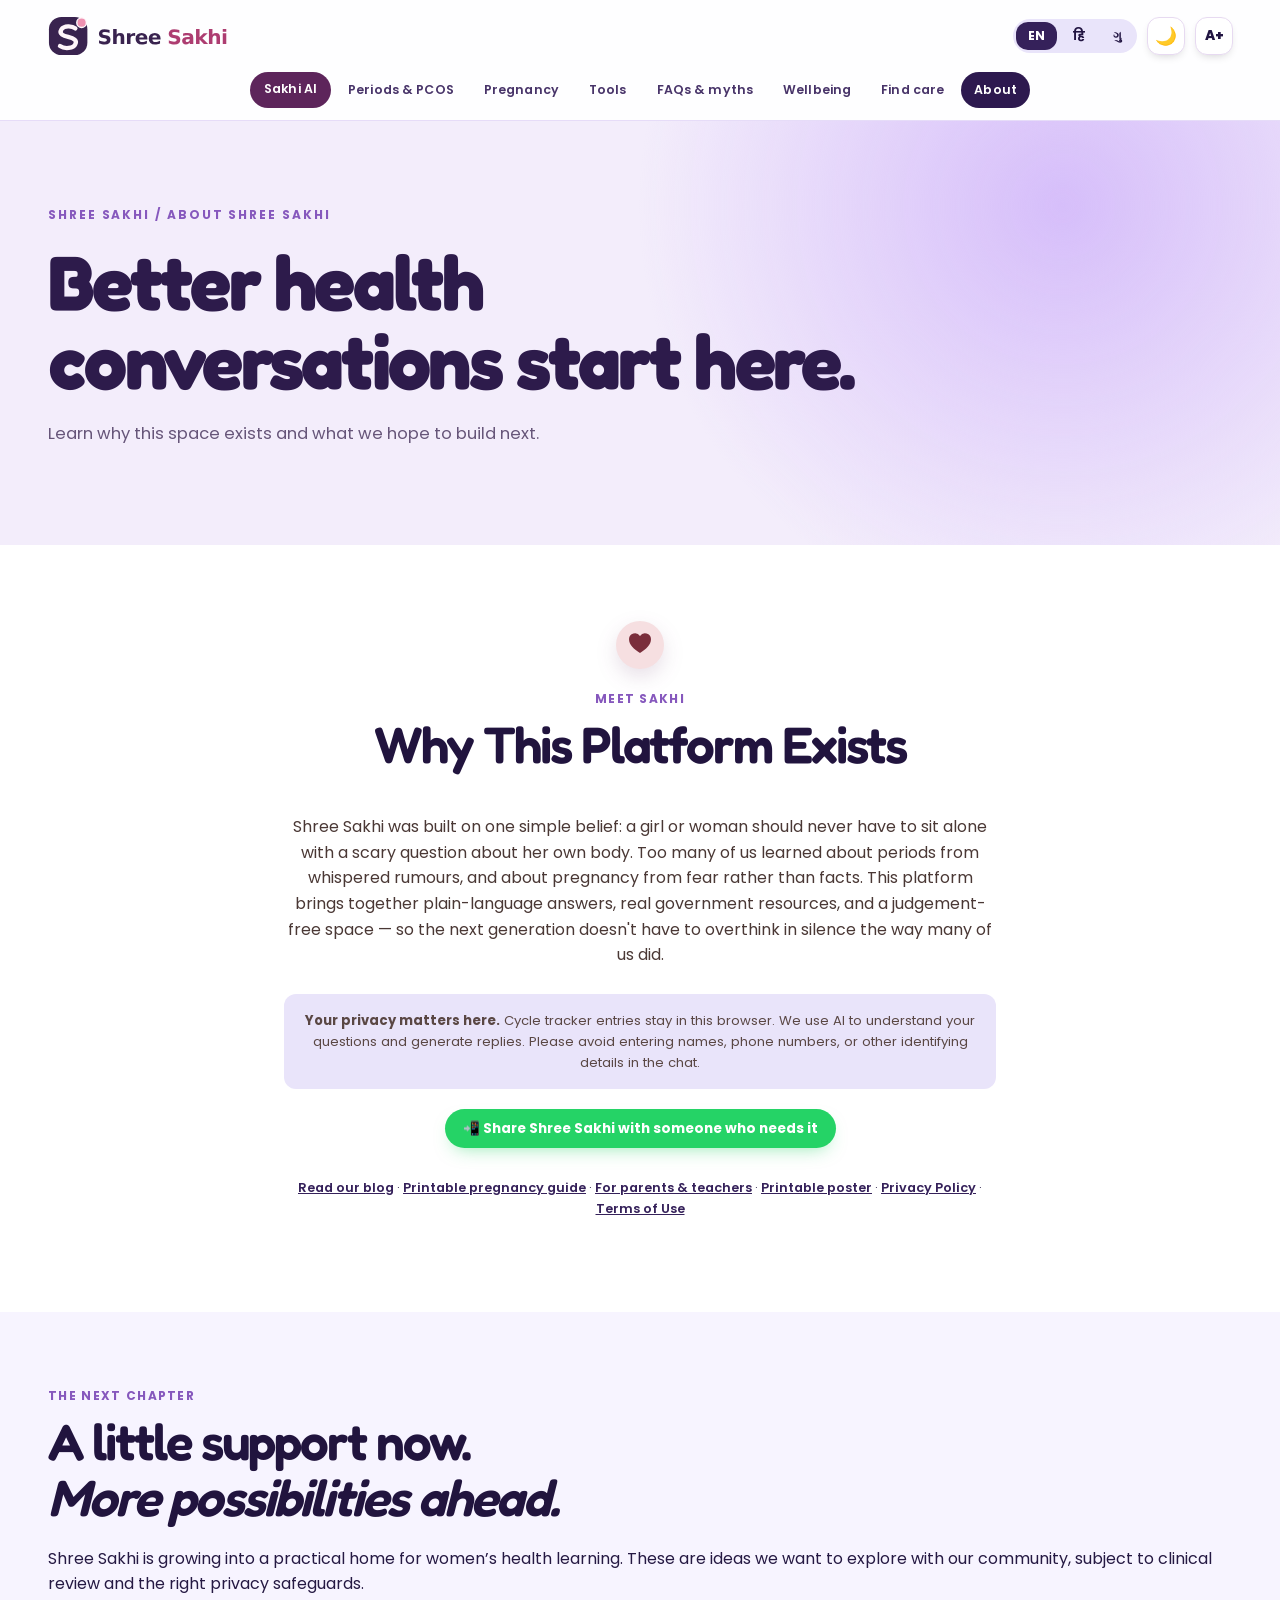
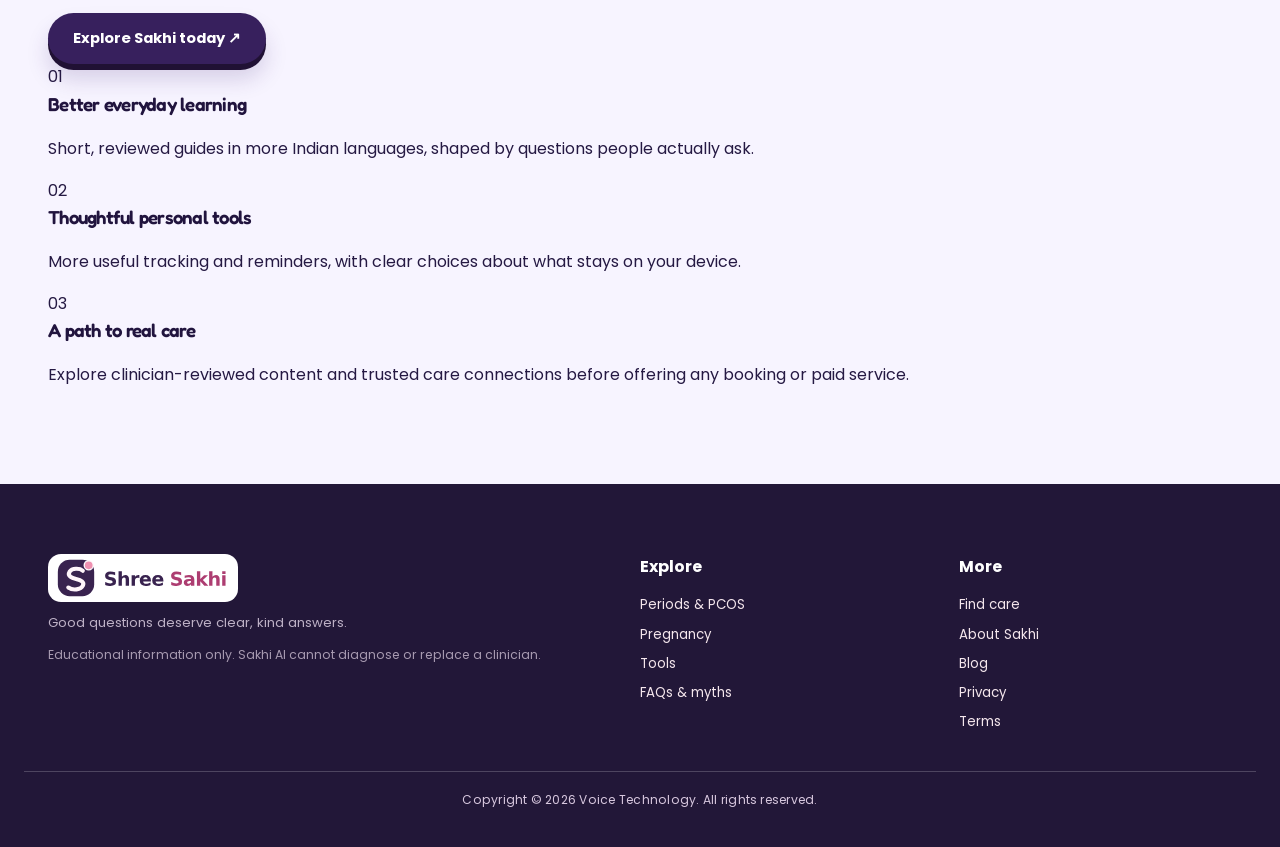
==== commit b62b2274: "Simplify AI wording in chat and about page notices" ====
--- a/about.html
+++ b/about.html
@@ -915,7 +915,7 @@
     </div>
     <p style="text-align:center;color:#4a3835;" data-i18n="aboutsec.p">Shree Sakhi was built on one simple belief: a girl or woman should never have to sit alone with a scary question about her own body. Too many of us learned about periods from whispered rumours, and about pregnancy from fear rather than facts. This platform brings together plain-language answers, real government resources, and a judgement-free space — so the next generation doesn't have to overthink in silence the way many of us did.</p>
     <div class="disclaimer" style="margin-top:26px;">
-      <strong>Your privacy matters here.</strong> Cycle tracker entries stay in this browser. AI questions are processed by a third-party AI service to generate a reply. Please avoid entering names, phone numbers, or other identifying details in the chat.
+      <strong>Your privacy matters here.</strong> Cycle tracker entries stay in this browser. We use AI to understand your questions and generate replies. Please avoid entering names, phone numbers, or other identifying details in the chat.
     </div>
     <div class="share-row">
       <a class="whatsapp-share" href="https://wa.me/?text=If%20you%20know%20someone%20who%20could%20use%20this%2C%20share%20it%3A%20Shree%20Sakhi%20-%20judgement-free%20answers%20on%20periods%2C%20PCOD%20%26%20pregnancy.%20https%3A%2F%2Fshreesakhiiiii.vercel.app%2F" target="_blank" rel="noopener">
--- a/genz-3d.css
+++ b/genz-3d.css
@@ -47,8 +47,9 @@
 [data-theme=dark] .vw-thread p,[data-theme=dark] .vw-controls small{color:#e5d8ec!important}
 [data-theme=dark] .page-banner .eyebrow,[data-theme=dark] .portal-paths .eyebrow{color:#e0b8ff!important}
 
-/* Period relief concept spotlight */
-.relief-section{background:#f9eef5;padding:80px 24px!important;scroll-margin-top:130px}.relief-spotlight{display:grid;grid-template-columns:1.25fr .75fr;gap:45px;align-items:center}.relief-badge{display:inline-block;border:1px solid #b36586;background:#fff8fc;color:#72344f;border-radius:100px;padding:9px 14px;font-size:.66rem;font-weight:700;letter-spacing:.07em}.relief-copy h2{font:600 clamp(2.7rem,5vw,4.7rem)/1.06 'Fredoka',sans-serif;margin:22px 0;color:#372042}.relief-copy p{color:#594561;line-height:1.8;max-width:640px}.relief-copy .relief-lead{font-size:1.08rem}.relief-actions{display:flex;flex-wrap:wrap;gap:14px;margin-top:25px}.relief-art{min-height:310px;display:flex;flex-direction:column;justify-content:center;align-items:center;perspective:900px}.relief-wrap{width:90%;max-width:330px;min-height:190px;border-radius:65px;background:linear-gradient(135deg,#e4b1dd,#bd92d0);border:3px solid #f9dff4;box-shadow:inset 0 -14px 20px #79498035,12px 22px 0 #d5acd0,18px 36px 40px #72456b3b;transform:rotateY(-15deg) rotateZ(-7deg);display:grid;grid-template-columns:1fr 1fr;align-items:center;padding:27px;color:#392345}.relief-wrap strong{font:600 1.75rem/1.1 'Fredoka',sans-serif}.relief-warmth{font-size:5rem;line-height:1;color:#fff6fd}.relief-control{grid-column:1/-1;text-align:center;margin-top:14px;background:#fff3fa;border-radius:25px;padding:7px;font-size:.75rem;color:#613b71}.relief-art-label{margin-top:43px;font-size:.65rem;color:#6d526f;text-align:center}.relief-features{display:grid;grid-template-columns:repeat(3,minmax(0,1fr));gap:17px;margin-top:45px;scroll-margin-top:150px}.relief-features article{background:#fff9fd;border:1px solid #e6cddf;border-radius:23px;padding:26px}.relief-features article>span{font-size:.74rem;color:#885277;font-weight:700}.relief-section h3{font:600 1.45rem/1.2 'Fredoka',sans-serif;color:#422448;margin:14px 0}.relief-features p,.relief-details p{font-size:.88rem;line-height:1.8;color:#604b67}.relief-details{display:grid;grid-template-columns:1fr 1fr;gap:32px;margin-top:32px}.relief-details article{padding:23px 0}.relief-section a:not(.btn){color:#71367e;text-underline-offset:4px;font-weight:600}.relief-care{display:inline-block;margin:8px 0}.relief-details .relief-small{font-size:.77rem}.relief-roadmap{border:1px solid #d5aec9;border-radius:18px;background:#fff7fc;padding:19px 24px;margin-top:15px;color:#4b2b53}.relief-roadmap summary{font-weight:700;cursor:pointer}.relief-roadmap li{padding:8px 0;line-height:1.7;font-size:.87rem}
-[data-theme=dark] .relief-section{background:#302039}[data-theme=dark] .relief-features article,[data-theme=dark] .relief-roadmap{background:#3e2a49;border-color:#705478}[data-theme=dark] .relief-section h2,[data-theme=dark] .relief-section h3,[data-theme=dark] .relief-roadmap{color:#fff1fa}[data-theme=dark] .relief-section p{color:#f0dfed}[data-theme=dark] .relief-features article>span,[data-theme=dark] .relief-art-label{color:#e2badb}[data-theme=dark] .relief-section a:not(.btn){color:#f3c3ff}[data-theme=dark] .relief-wrap strong{color:#392345}
-@media(max-width:820px){.relief-spotlight{grid-template-columns:1fr}.relief-art{min-height:260px}.relief-features{grid-template-columns:1fr}.relief-details{grid-template-columns:1fr;gap:0}.relief-section{padding:60px 18px!important}.relief-actions .btn{text-align:center}.relief-features article{padding:22px}}
-@media(prefers-reduced-motion:reduce){.relief-wrap{transform:none}}
+/* Real interactive 3D health scenes */
+.home-intro{padding:56px 24px 70px}.home-intro-inner{grid-template-columns:minmax(0,1fr) minmax(0,1fr);gap:40px;align-items:center}.hero-copy{min-width:0}.home-intro h1{font-size:clamp(3.5rem,6vw,6rem)}
+.health-viewer{position:relative;isolation:isolate;min-width:0;border:1px solid #dacbe9;background:#fffafedb;border-radius:30px;padding:20px;box-shadow:0 25px 60px #5f328827;font-family:'Poppins',sans-serif;color:#392348}.health-viewer-top{display:flex;justify-content:space-between;align-items:center;gap:12px;font-size:.62rem;letter-spacing:.1em;font-weight:700;padding:0 2px 17px;color:#674380}.health-live{letter-spacing:0;color:#6d587b;font-weight:500}.health-tabs{display:flex;background:#eee5f7;border-radius:100px;padding:4px;gap:4px}.health-tabs button{flex:1;background:none;border:0;padding:10px 7px;border-radius:100px;font:600 .77rem 'Poppins',sans-serif;color:#654579;cursor:pointer}.health-tabs button[aria-pressed=true]{background:#53376f;color:#fff;box-shadow:0 3px 8px #40265725}.health-stage{position:relative;height:340px;background:radial-gradient(ellipse at 50% 42%,#ecd8f4,transparent 65%);border-radius:20px;margin:7px 0;overflow:hidden}.health-stage canvas{position:relative;z-index:1;width:100%;height:100%;display:block;cursor:grab;touch-action:pan-y;outline-offset:-4px!important}.health-stage canvas:active{cursor:grabbing}.health-floor{position:absolute;bottom:32px;left:25%;right:25%;height:18px;filter:blur(12px);border-radius:50%;background:#80589635}.health-model-note{position:absolute;bottom:3px;left:0;right:0;text-align:center;font-size:.60rem;color:#745d80;pointer-events:none}.health-controls{display:flex;justify-content:center;gap:6px;flex-wrap:wrap;padding-top:10px}.health-controls button{min-width:36px;min-height:36px;border:1px solid #dac7e6;border-radius:12px;background:#fff;color:#51316b;font:600 .72rem 'Poppins',sans-serif;padding:7px 10px;cursor:pointer}.health-controls button:hover{background:#f0e4fa}.health-controls button[aria-pressed=true]{background:#53376f;color:#fff}.health-viewer .health-status{font-size:.65rem;text-align:center;color:#766282!important;margin:11px 0 16px;line-height:1.5}.health-caption{border-top:1px solid #e5d6ed;padding:17px 3px 3px}.health-viewer .health-title{font:600 1.6rem/1.12 'Fredoka',sans-serif;color:#42234f;margin:0 0 10px;letter-spacing:-.02em}.health-viewer .health-description{font-size:.78rem;line-height:1.7;color:#6b5376;margin:0 0 13px;max-width:none}.health-link{display:inline-block;font-size:.78rem;font-weight:700;text-underline-offset:4px;color:#764093}.health-topic-scene{background:#f7f1fb;padding:40px 24px!important}.health-topic-scene .health-viewer{max-width:760px;margin:auto}.health-topic-scene .health-stage{height:400px}.health-fallback .health-stage{display:none}.health-fallback .health-controls{display:none}.health-fallback .health-status{padding:28px 16px;background:#eee5f7;border-radius:12px}
+[data-theme=dark] .health-viewer{background:#302039;border-color:#72517b;box-shadow:0 20px 45px #10051d48}[data-theme=dark] .health-viewer-top{color:#edcaf9}[data-theme=dark] .health-live{color:#d8bbdf}[data-theme=dark] .health-tabs{background:#432e50}[data-theme=dark] .health-tabs button{color:#f2e2f5}[data-theme=dark] .health-tabs button[aria-pressed=true]{background:#c19ae1;color:#241231}[data-theme=dark] .health-stage{background:radial-gradient(ellipse at 50% 42%,#583560,transparent 68%)}[data-theme=dark] .health-model-note,[data-theme=dark] .health-viewer .health-status{color:#ddc7e4!important}[data-theme=dark] .health-controls button{background:#4b3357;color:#fff0fa;border-color:#8d6b9d}[data-theme=dark] .health-controls button:hover{background:#624371}[data-theme=dark] .health-caption{border-color:#674773}[data-theme=dark] .health-viewer .health-title{color:#fff0fa}[data-theme=dark] .health-viewer .health-description{color:#ecd9f0}[data-theme=dark] .health-link{color:#efbfff}[data-theme=dark] .health-topic-scene{background:#24192f}
+@media(max-width:900px){.home-intro-inner{grid-template-columns:1fr;gap:35px}.home-intro .health-viewer{width:100%;max-width:650px;margin:auto}.home-intro h1{font-size:clamp(3.6rem,9vw,6rem)}}
+@media(max-width:520px){.home-intro{padding:36px 15px 45px}.home-intro .container{padding:0}.home-intro h1{font-size:clamp(3.15rem,12vw,4.3rem)}.health-viewer{padding:14px;border-radius:23px}.health-stage,.health-topic-scene .health-stage{height:290px}.health-viewer-top{font-size:.57rem;gap:5px}.health-tabs button{font-size:.7rem}.health-viewer .health-title{font-size:1.45rem}.health-topic-scene{padding:25px 15px!important}.health-topic-scene .container{padding:0}.health-controls button{min-height:40px}.health-live{max-width:100px;text-align:right}}
